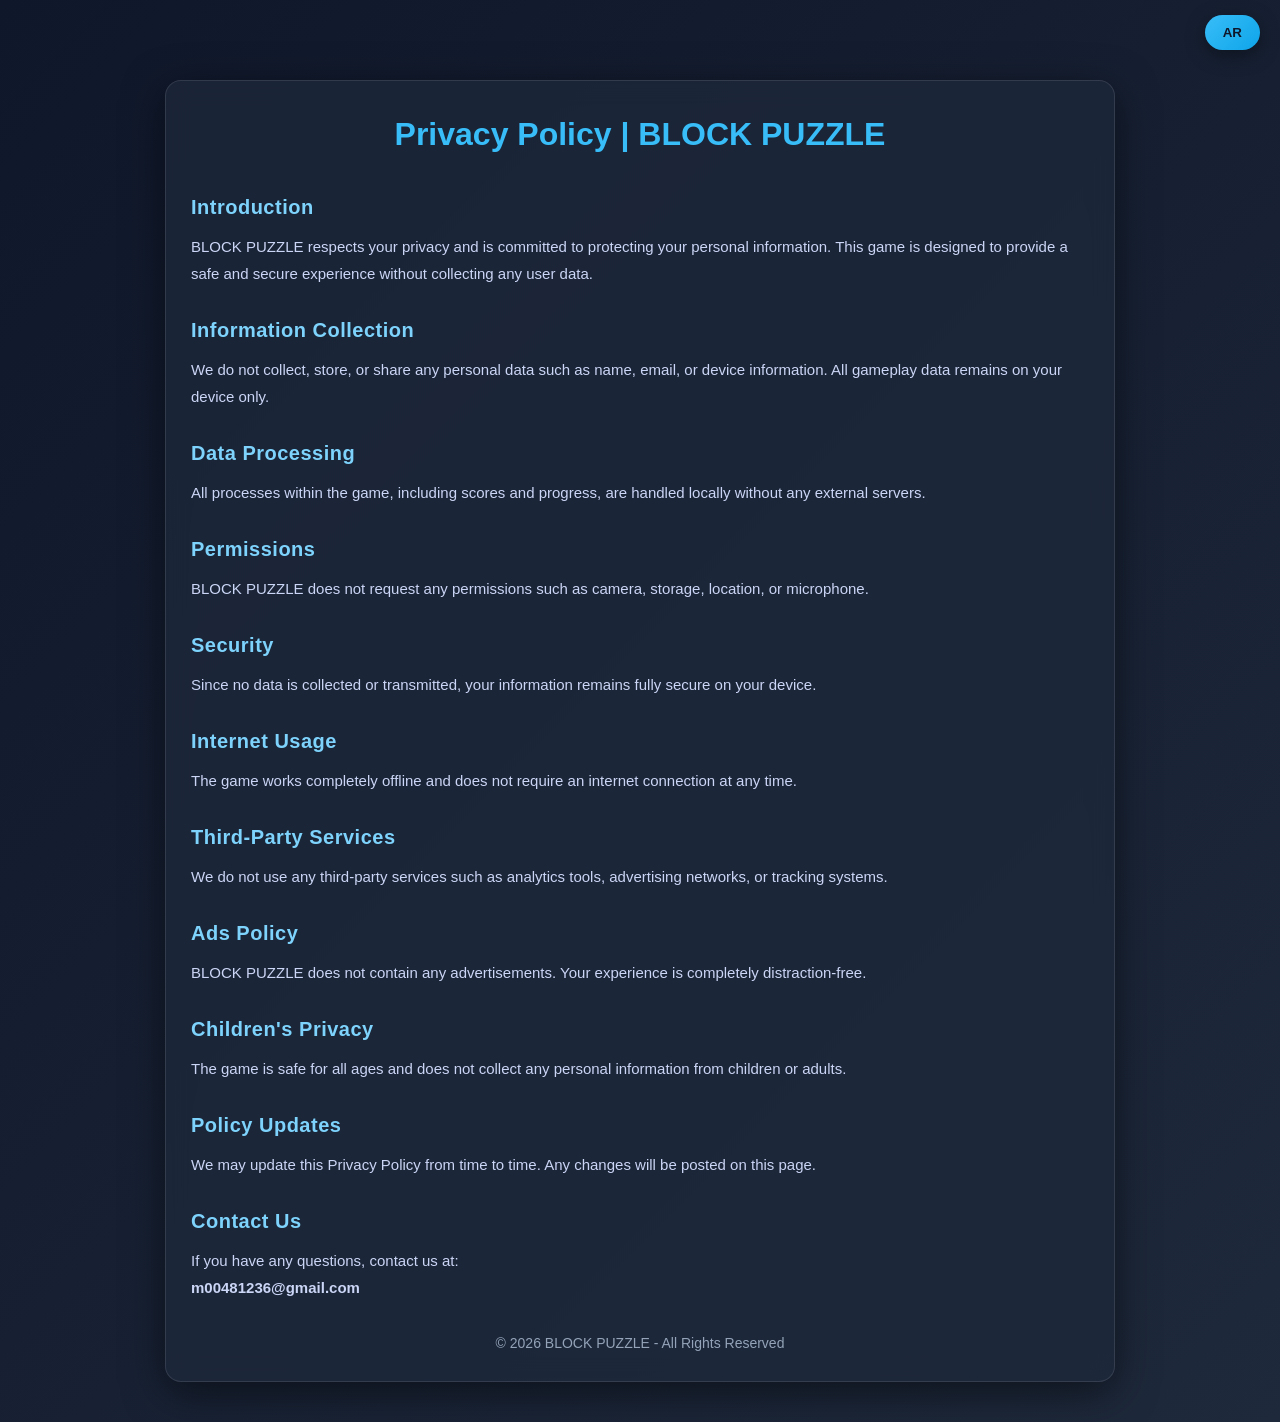
==== index.html @ 118b9a7f "Add files via upload" ====
<!DOCTYPE html>
<html lang="en">
<head>
<meta charset="UTF-8">
<meta name="viewport" content="width=device-width, initial-scale=1.0">
<title>Privacy Policy | BLOCK PUZZLE</title>

<style>
* {
    margin: 0;
    padding: 0;
    box-sizing: border-box;
    font-family: "Segoe UI", Tahoma, sans-serif;
}

body {
    background: linear-gradient(135deg, #0f172a, #1e293b);
    color: #e2e8f0;
    line-height: 1.8;
    min-height: 100vh;
}

/* زر الترجمة الاحترافي */
.lang-btn { 
    position: fixed; 
    top: 15px; 
    right: 20px; 
    background: linear-gradient(135deg, #38bdf8, #0ea5e9); 
    color: #0f172a; 
    border: none; 
    padding: 10px 18px; 
    border-radius: 50px; 
    font-weight: bold; 
    cursor: pointer; 
    z-index: 999; 
    box-shadow: 0 5px 20px rgba(0,0,0,0.4); 
    transition: 0.3s; 
} 

.lang-btn:hover { 
    transform: scale(1.08); 
    box-shadow: 0 8px 25px rgba(0,0,0,0.6); 
}

/* الحاوية بتأثير الـ Blur الحقيقي */
.container {
    max-width: 950px;
    margin: 80px auto 40px;
    padding: 25px;
    background: rgba(30, 41, 59, 0.75); /* خففت الخلفية شوية عشان الـ Blur يبان */
    backdrop-filter: blur(12px); 
    -webkit-backdrop-filter: blur(12px);
    border-radius: 16px;
    border: 1px solid rgba(255, 255, 255, 0.1);
    box-shadow: 0 10px 40px rgba(0,0,0,0.5);
}

h1 {
    text-align: center;
    margin-bottom: 25px;
    font-size: 32px;
    color: #38bdf8;
}

.section {
    margin-bottom: 25px;
}

h2 {
    color: #7dd3fc;
    margin-bottom: 8px;
    font-size: 20px;
    letter-spacing: 0.5px;
}

p {
    color: #cbd5f5;
    font-size: 15px;
}

.footer {
    text-align: center;
    margin-top: 30px;
    font-size: 14px;
    color: #94a3b8;
}

[dir="rtl"] {
    text-align: right;
}

/* تحسين زر الترجمة للموبايل */
@media (max-width: 480px) { 
    .lang-btn { 
        top: 10px; 
        right: 10px; 
        padding: 8px 14px; 
        font-size: 13px; 
    } 
    .container {
        margin: 60px 15px 30px;
        padding: 18px;
    }
}
</style>
</head>

<body>

<button class="lang-btn" onclick="toggleLang()" id="btn">AR</button>

<div class="container">
    <h1 id="title">Privacy Policy | BLOCK PUZZLE</h1>

    <div id="sections-container">
        <div class="section">
            <h2 id="h1">Introduction</h2>
            <p id="p1">BLOCK PUZZLE respects your privacy and is committed to protecting your personal information. This game is designed to provide a safe and secure experience without collecting any user data.</p>
        </div>
        <div class="section">
            <h2 id="h2">Information Collection</h2>
            <p id="p2">We do not collect, store, or share any personal data such as name, email, or device information. All gameplay data remains on your device only.</p>
        </div>
        <div class="section">
            <h2 id="h3">Data Processing</h2>
            <p id="p3">All processes within the game, including scores and progress, are handled locally without any external servers.</p>
        </div>
        <div class="section">
            <h2 id="h4">Permissions</h2>
            <p id="p4">BLOCK PUZZLE does not request any permissions such as camera, storage, location, or microphone.</p>
        </div>
        <div class="section">
            <h2 id="h11">Security</h2> 
            <p id="p11">Since no data is collected or transmitted, your information remains fully secure on your device. </p> 
        </div>
        <div class="section">
            <h2 id="h5">Internet Usage</h2>
            <p id="p5">The game works completely offline and does not require an internet connection at any time.</p>
        </div>
        <div class="section">
            <h2 id="h6">Third-Party Services</h2>
            <p id="p6">We do not use any third-party services such as analytics tools, advertising networks, or tracking systems.</p>
        </div>
        <div class="section">
            <h2 id="h7">Ads Policy</h2>
            <p id="p7">BLOCK PUZZLE does not contain any advertisements. Your experience is completely distraction-free.</p>
        </div>
        <div class="section">
            <h2 id="h8">Children's Privacy</h2>
            <p id="p8">The game is safe for all ages and does not collect any personal information from children or adults.</p>
        </div>
        <div class="section"> 
            <h2 id="h10">Policy Updates</h2> 
            <p id="p10">We may update this Privacy Policy from time to time. Any changes will be posted on this page. </p> 
        </div> 
        <div class="section">
            <h2 id="h9">Contact Us</h2>
            <p id="p9">If you have any questions, contact us at:<br><b>m00481236@gmail.com</b></p>
        </div>
    </div>

    <div class="footer" id="footer">
        © 2026 BLOCK PUZZLE - All Rights Reserved
    </div>
</div>

<script>
let isArabic = false;

function toggleLang() {
    isArabic = !isArabic;
    const btn = document.getElementById("btn");
    const body = document.body;

    if (isArabic) {
        body.dir = "rtl";
        btn.innerText = "EN";
        document.getElementById("title").innerText = "سياسة الخصوصية | BLOCK PUZZLE";
        document.getElementById("h1").innerText = "المقدمة";
        document.getElementById("p1").innerText = "تحترم لعبة BLOCK PUZZLE خصوصيتك وتلتزم بحماية معلوماتك الشخصية. تم تصميم هذه اللعبة لتوفير تجربة آمنة دون جمع أي بيانات مستخدم.";
        document.getElementById("h2").innerText = "جمع المعلومات";
        document.getElementById("p2").innerText = "نحن لا نجمع أو نخزن أو نشارك أي بيانات شخصية مثل الاسم أو البريد الإلكتروني أو معلومات الجهاز. جميع بيانات اللعب تبقى على جهازك فقط.";
        document.getElementById("h3").innerText = "معالجة البيانات";
        document.getElementById("p3").innerText = "تتم جميع العمليات داخل اللعبة، بما في ذلك النتائج والتقدم، محلياً دون الحاجة إلى أي خوادم خارجية.";
        document.getElementById("h4").innerText = "الأذونات";
        document.getElementById("p4").innerText = "لا تطلب لعبة BLOCK PUZZLE أي أذونات وصول مثل الكاميرا أو التخزين أو الموقع أو الميكروفون.";
        document.getElementById("h11").innerText = "الأمان"; 
        document.getElementById("p11").innerText = "بما أنه لا يتم جمع أو إرسال بيانات، فإن معلوماتك تظل آمنة بالكامل على جهازك.";
        document.getElementById("h5").innerText = "استخدام الإنترنت";
        document.getElementById("p5").innerText = "تعمل اللعبة بالكامل بدون اتصال بالإنترنت ولا تتطلب الاتصال بالشبكة في أي وقت.";
        document.getElementById("h6").innerText = "خدمات الطرف الثالث";
        document.getElementById("p6").innerText = "نحن لا نستخدم أي خدمات تابعة لجهات خارجية مثل أدوات التحليل أو شبكات الإعلان أو أنظمة التتبع.";
        document.getElementById("h7").innerText = "سياسة الإعلانات";
        document.getElementById("p7").innerText = "لا تحتوي لعبة BLOCK PUZZLE على أي إعلانات. تجربتك خالية تماماً من أي مصادر تشتيت.";
        document.getElementById("h8").innerText = "خصوصية الأطفال";
        document.getElementById("p8").innerText = "اللعبة آمنة لجميع الأعمار ولا تجمع أي معلومات شخصية من الأطفال أو البالغين.";
        document.getElementById("h10").innerText = "تحديثات السياسة"; 
        document.getElementById("p10").innerText = "قد نقوم بتحديث سياسة الخصوصية من وقت لآخر وسيتم نشر التغييرات هنا.";
        document.getElementById("h9").innerText = "تواصل معنا";
        document.getElementById("p9").innerHTML = "إذا كان لديك أي أسئلة، تواصل معنا عبر:<br><b>m00481236@gmail.com</b>";
        document.getElementById("footer").innerText = "© 2026 BLOCK PUZZLE - جميع الحقوق محفوظة";
    } else {
        body.dir = "ltr";
        btn.innerText = "AR";
        document.getElementById("title").innerText = "Privacy Policy | BLOCK PUZZLE";
        document.getElementById("h1").innerText = "Introduction";
        document.getElementById("p1").innerText = "BLOCK PUZZLE respects your privacy and is committed to protecting your personal information. This game is designed to provide a safe and secure experience without collecting any user data.";
        document.getElementById("h2").innerText = "Information Collection";
        document.getElementById("p2").innerText = "We do not collect, store, or share any personal data such as name, email, or device information. All gameplay data remains on your device only.";
        document.getElementById("h3").innerText = "Data Processing";
        document.getElementById("p3").innerText = "All processes within the game, including scores and progress, are handled locally without any external servers.";
        document.getElementById("h4").innerText = "Permissions";
        document.getElementById("p4").innerText = "BLOCK PUZZLE does not request any permissions such as camera, storage, location, or microphone.";
        document.getElementById("h11").innerText = "Security"; 
        document.getElementById("p11").innerText = "Since no data is collected or transmitted, your information remains fully secure on your device.";
        document.getElementById("h5").innerText = "Internet Usage";
        document.getElementById("p5").innerText = "The game works completely offline and does not require an internet connection at any time.";
        document.getElementById("h6").innerText = "Third-Party Services";
        document.getElementById("p6").innerText = "We do not use any third-party services such as analytics tools, advertising networks, or tracking systems.";
        document.getElementById("h7").innerText = "Ads Policy";
        document.getElementById("p7").innerText = "BLOCK PUZZLE does not contain any advertisements. Your experience is completely distraction-free.";
        document.getElementById("h8").innerText = "Children's Privacy";
        document.getElementById("p8").innerText = "The game is safe for all ages and does not collect any personal information from children or adults.";
        document.getElementById("h10").innerText = "Policy Updates"; 
        document.getElementById("p10").innerText = "We may update this Privacy Policy from time to time. Any changes will be posted on this page.";
        document.getElementById("h9").innerText = "Contact Us";
        document.getElementById("p9").innerHTML = "If you have any questions, contact us at:<br><b>m00481236@gmail.com</b>";
        document.getElementById("footer").innerText = "© 2026 BLOCK PUZZLE - All Rights Reserved";
    }
}
</script>

</body>
</html>
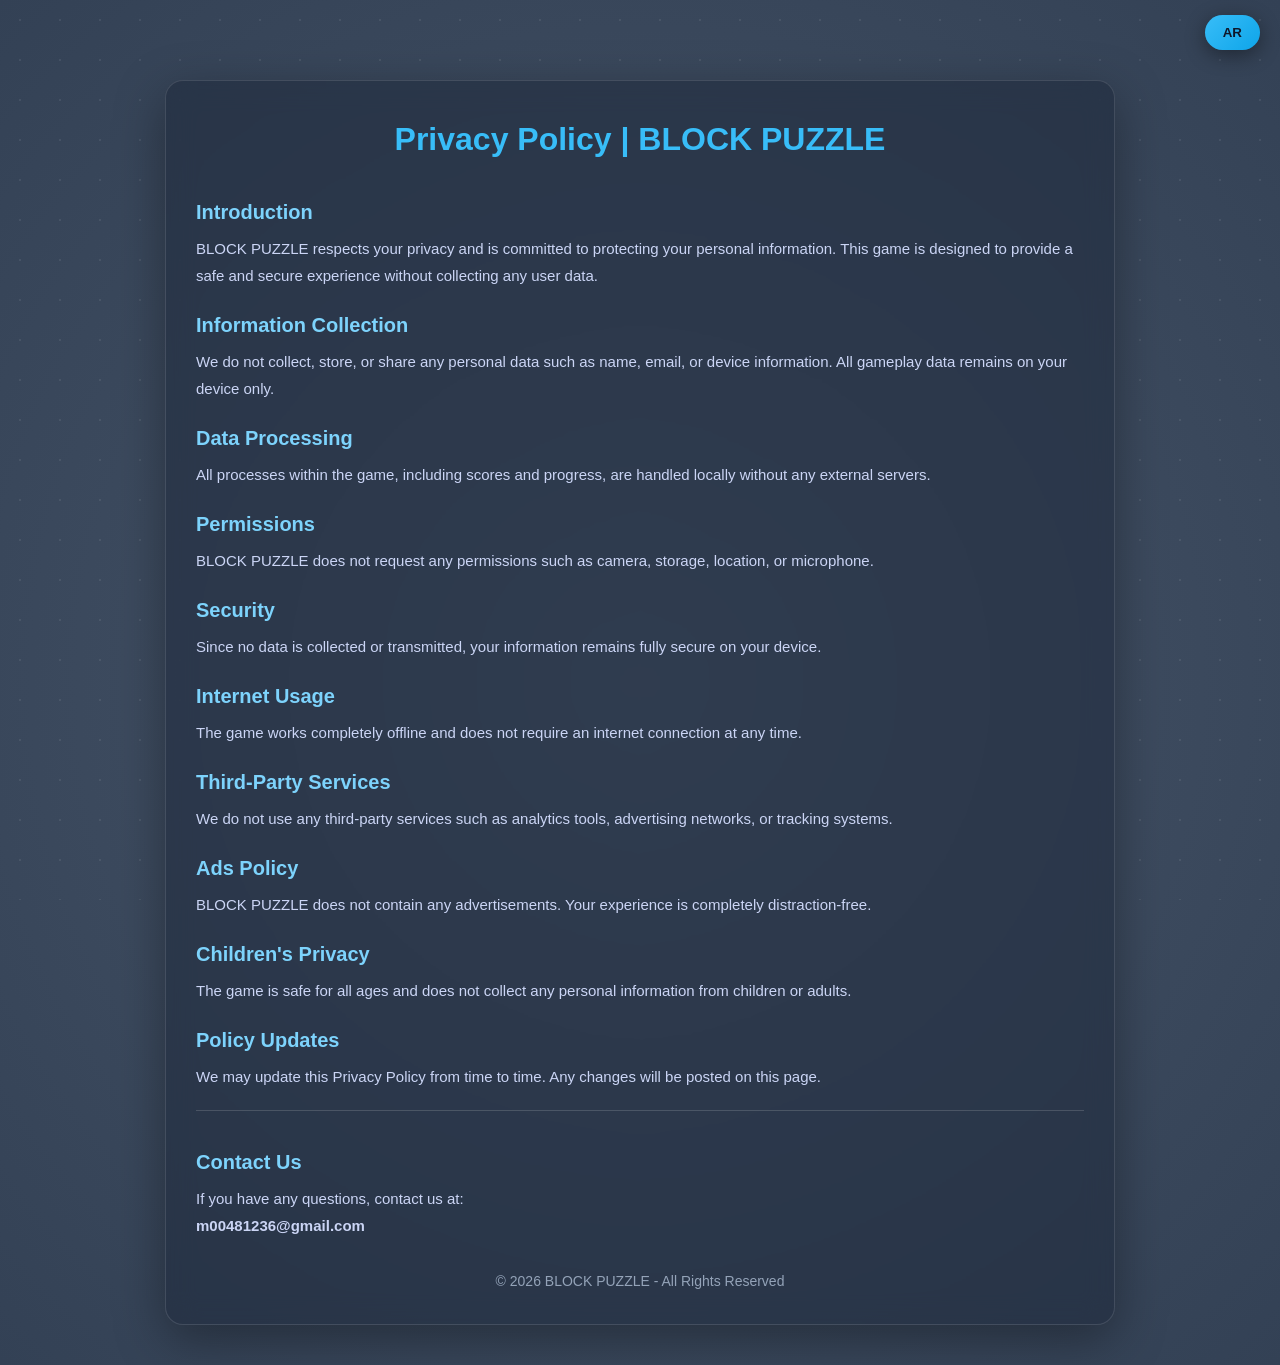
==== commit dd3fe2d3: "Update index.html" ====
--- a/index.html
+++ b/index.html
@@ -6,6 +6,13 @@
 <title>Privacy Policy | BLOCK PUZZLE</title>
 
 <style>
+:root {
+    --active: #3B82F6;
+    --done: #4ADE80;
+    --text-main: #F8FAFC;
+}
+
+/* reset */
 * {
     margin: 0;
     padding: 0;
@@ -14,68 +21,93 @@
 }
 
 body {
-    background: linear-gradient(135deg, #0f172a, #1e293b);
+    min-height: 100vh;
     color: #e2e8f0;
     line-height: 1.8;
-    min-height: 100vh;
-}
-
-/* زر الترجمة الاحترافي */
-.lang-btn { 
-    position: fixed; 
-    top: 15px; 
-    right: 20px; 
-    background: linear-gradient(135deg, #38bdf8, #0ea5e9); 
-    color: #0f172a; 
-    border: none; 
-    padding: 10px 18px; 
-    border-radius: 50px; 
-    font-weight: bold; 
-    cursor: pointer; 
-    z-index: 999; 
-    box-shadow: 0 5px 20px rgba(0,0,0,0.4); 
-    transition: 0.3s; 
-} 
-
-.lang-btn:hover { 
-    transform: scale(1.08); 
-    box-shadow: 0 8px 25px rgba(0,0,0,0.6); 
-}
-
-/* الحاوية بتأثير الـ Blur الحقيقي */
+    background: radial-gradient(circle at center,#475569 0%,#334155 100%);
+    position: relative;
+    overflow-x: hidden;
+}
+
+/* dots */
+body::after {
+    content: "";
+    position: fixed;
+    inset: 0;
+    background-image: radial-gradient(rgba(255,255,255,0.08) 1px, transparent 1px);
+    background-size: 40px 40px;
+    animation: moveBG 25s linear infinite;
+    z-index: 0;
+    pointer-events: none;
+}
+
+@keyframes moveBG {
+    from { transform: translateY(0); }
+    to { transform: translateY(-40px); }
+}
+
+/* 🔥 شفافية أقل + لون أغمق شوية (زي الواجهة بتاعتك) */
 .container {
+    position: relative;
+    z-index: 2;
     max-width: 950px;
     margin: 80px auto 40px;
-    padding: 25px;
-    background: rgba(30, 41, 59, 0.75); /* خففت الخلفية شوية عشان الـ Blur يبان */
-    backdrop-filter: blur(12px); 
-    -webkit-backdrop-filter: blur(12px);
-    border-radius: 16px;
-    border: 1px solid rgba(255, 255, 255, 0.1);
-    box-shadow: 0 10px 40px rgba(0,0,0,0.5);
-}
-
+    padding: 30px;
+
+    background: rgba(30, 41, 59, 0.55); /* أقل شفافية من قبل */
+    backdrop-filter: blur(14px);
+    -webkit-backdrop-filter: blur(14px);
+
+    border-radius: 18px;
+    border: 1px solid rgba(255,255,255,0.12);
+    box-shadow: 0 15px 50px rgba(0,0,0,0.35);
+}
+
+/* زر الترجمة */
+.lang-btn {
+    position: fixed;
+    top: 15px;
+    right: 20px;
+    background: linear-gradient(135deg, #38bdf8, #0ea5e9);
+    color: #0f172a;
+    border: none;
+    padding: 10px 18px;
+    border-radius: 50px;
+    font-weight: bold;
+    cursor: pointer;
+    z-index: 999;
+    box-shadow: 0 5px 20px rgba(0,0,0,0.4);
+    transition: 0.3s;
+}
+
+.lang-btn:hover {
+    transform: scale(1.08);
+}
+
+/* 🔥 رجعنا ألوان النص الأصلية (مش أبيض صافي) */
 h1 {
     text-align: center;
-    margin-bottom: 25px;
     font-size: 32px;
     color: #38bdf8;
-}
-
-.section {
     margin-bottom: 25px;
 }
 
 h2 {
     color: #7dd3fc;
-    margin-bottom: 8px;
+    margin-top: 18px;
     font-size: 20px;
-    letter-spacing: 0.5px;
 }
 
 p {
-    color: #cbd5f5;
+    color: #cbd5f5; /* نفس اللون اللي كان عندك */
     font-size: 15px;
+    margin-top: 5px;
+}
+
+.contact {
+    margin-top: 20px;
+    padding-top: 15px;
+    border-top: 1px solid rgba(255,255,255,0.15);
 }
 
 .footer {
@@ -85,22 +117,23 @@
     color: #94a3b8;
 }
 
+/* RTL */
 [dir="rtl"] {
     text-align: right;
 }
 
-/* تحسين زر الترجمة للموبايل */
-@media (max-width: 480px) { 
-    .lang-btn { 
-        top: 10px; 
-        right: 10px; 
-        padding: 8px 14px; 
-        font-size: 13px; 
-    } 
+/* mobile */
+@media (max-width: 480px) {
     .container {
         margin: 60px 15px 30px;
         padding: 18px;
     }
+    .lang-btn {
+        top: 10px;
+        right: 10px;
+        padding: 8px 14px;
+        font-size: 13px;
+    }
 }
 </style>
 </head>
@@ -110,58 +143,48 @@
 <button class="lang-btn" onclick="toggleLang()" id="btn">AR</button>
 
 <div class="container">
-    <h1 id="title">Privacy Policy | BLOCK PUZZLE</h1>
-
-    <div id="sections-container">
-        <div class="section">
-            <h2 id="h1">Introduction</h2>
-            <p id="p1">BLOCK PUZZLE respects your privacy and is committed to protecting your personal information. This game is designed to provide a safe and secure experience without collecting any user data.</p>
-        </div>
-        <div class="section">
-            <h2 id="h2">Information Collection</h2>
-            <p id="p2">We do not collect, store, or share any personal data such as name, email, or device information. All gameplay data remains on your device only.</p>
-        </div>
-        <div class="section">
-            <h2 id="h3">Data Processing</h2>
-            <p id="p3">All processes within the game, including scores and progress, are handled locally without any external servers.</p>
-        </div>
-        <div class="section">
-            <h2 id="h4">Permissions</h2>
-            <p id="p4">BLOCK PUZZLE does not request any permissions such as camera, storage, location, or microphone.</p>
-        </div>
-        <div class="section">
-            <h2 id="h11">Security</h2> 
-            <p id="p11">Since no data is collected or transmitted, your information remains fully secure on your device. </p> 
-        </div>
-        <div class="section">
-            <h2 id="h5">Internet Usage</h2>
-            <p id="p5">The game works completely offline and does not require an internet connection at any time.</p>
-        </div>
-        <div class="section">
-            <h2 id="h6">Third-Party Services</h2>
-            <p id="p6">We do not use any third-party services such as analytics tools, advertising networks, or tracking systems.</p>
-        </div>
-        <div class="section">
-            <h2 id="h7">Ads Policy</h2>
-            <p id="p7">BLOCK PUZZLE does not contain any advertisements. Your experience is completely distraction-free.</p>
-        </div>
-        <div class="section">
-            <h2 id="h8">Children's Privacy</h2>
-            <p id="p8">The game is safe for all ages and does not collect any personal information from children or adults.</p>
-        </div>
-        <div class="section"> 
-            <h2 id="h10">Policy Updates</h2> 
-            <p id="p10">We may update this Privacy Policy from time to time. Any changes will be posted on this page. </p> 
-        </div> 
-        <div class="section">
-            <h2 id="h9">Contact Us</h2>
-            <p id="p9">If you have any questions, contact us at:<br><b>m00481236@gmail.com</b></p>
-        </div>
-    </div>
-
-    <div class="footer" id="footer">
-        © 2026 BLOCK PUZZLE - All Rights Reserved
-    </div>
+
+<h1 id="title">Privacy Policy | BLOCK PUZZLE</h1>
+
+<h2 id="h1">Introduction</h2>
+<p id="p1">BLOCK PUZZLE respects your privacy and is committed to protecting your personal information. This game is designed to provide a safe and secure experience without collecting any user data.</p>
+
+<h2 id="h2">Information Collection</h2>
+<p id="p2">We do not collect, store, or share any personal data such as name, email, or device information. All gameplay data remains on your device only.</p>
+
+<h2 id="h3">Data Processing</h2>
+<p id="p3">All processes within the game, including scores and progress, are handled locally without any external servers.</p>
+
+<h2 id="h4">Permissions</h2>
+<p id="p4">BLOCK PUZZLE does not request any permissions such as camera, storage, location, or microphone.</p>
+
+<h2 id="h11">Security</h2>
+<p id="p11">Since no data is collected or transmitted, your information remains fully secure on your device.</p>
+
+<h2 id="h5">Internet Usage</h2>
+<p id="p5">The game works completely offline and does not require an internet connection at any time.</p>
+
+<h2 id="h6">Third-Party Services</h2>
+<p id="p6">We do not use any third-party services such as analytics tools, advertising networks, or tracking systems.</p>
+
+<h2 id="h7">Ads Policy</h2>
+<p id="p7">BLOCK PUZZLE does not contain any advertisements. Your experience is completely distraction-free.</p>
+
+<h2 id="h8">Children's Privacy</h2>
+<p id="p8">The game is safe for all ages and does not collect any personal information from children or adults.</p>
+
+<h2 id="h10">Policy Updates</h2>
+<p id="p10">We may update this Privacy Policy from time to time. Any changes will be posted on this page.</p>
+
+<div class="contact">
+<h2 id="h9">Contact Us</h2>
+<p id="p9">If you have any questions, contact us at:<br><b>m00481236@gmail.com</b></p>
+</div>
+
+<div class="footer" id="footer">
+© 2026 BLOCK PUZZLE - All Rights Reserved
+</div>
+
 </div>
 
 <script>
@@ -175,57 +198,45 @@
     if (isArabic) {
         body.dir = "rtl";
         btn.innerText = "EN";
+
         document.getElementById("title").innerText = "سياسة الخصوصية | BLOCK PUZZLE";
         document.getElementById("h1").innerText = "المقدمة";
         document.getElementById("p1").innerText = "تحترم لعبة BLOCK PUZZLE خصوصيتك وتلتزم بحماية معلوماتك الشخصية. تم تصميم هذه اللعبة لتوفير تجربة آمنة دون جمع أي بيانات مستخدم.";
+
         document.getElementById("h2").innerText = "جمع المعلومات";
         document.getElementById("p2").innerText = "نحن لا نجمع أو نخزن أو نشارك أي بيانات شخصية مثل الاسم أو البريد الإلكتروني أو معلومات الجهاز. جميع بيانات اللعب تبقى على جهازك فقط.";
+
         document.getElementById("h3").innerText = "معالجة البيانات";
         document.getElementById("p3").innerText = "تتم جميع العمليات داخل اللعبة، بما في ذلك النتائج والتقدم، محلياً دون الحاجة إلى أي خوادم خارجية.";
+
         document.getElementById("h4").innerText = "الأذونات";
         document.getElementById("p4").innerText = "لا تطلب لعبة BLOCK PUZZLE أي أذونات وصول مثل الكاميرا أو التخزين أو الموقع أو الميكروفون.";
-        document.getElementById("h11").innerText = "الأمان"; 
+
+        document.getElementById("h11").innerText = "الأمان";
         document.getElementById("p11").innerText = "بما أنه لا يتم جمع أو إرسال بيانات، فإن معلوماتك تظل آمنة بالكامل على جهازك.";
+
         document.getElementById("h5").innerText = "استخدام الإنترنت";
         document.getElementById("p5").innerText = "تعمل اللعبة بالكامل بدون اتصال بالإنترنت ولا تتطلب الاتصال بالشبكة في أي وقت.";
+
         document.getElementById("h6").innerText = "خدمات الطرف الثالث";
         document.getElementById("p6").innerText = "نحن لا نستخدم أي خدمات تابعة لجهات خارجية مثل أدوات التحليل أو شبكات الإعلان أو أنظمة التتبع.";
+
         document.getElementById("h7").innerText = "سياسة الإعلانات";
         document.getElementById("p7").innerText = "لا تحتوي لعبة BLOCK PUZZLE على أي إعلانات. تجربتك خالية تماماً من أي مصادر تشتيت.";
+
         document.getElementById("h8").innerText = "خصوصية الأطفال";
         document.getElementById("p8").innerText = "اللعبة آمنة لجميع الأعمار ولا تجمع أي معلومات شخصية من الأطفال أو البالغين.";
-        document.getElementById("h10").innerText = "تحديثات السياسة"; 
+
+        document.getElementById("h10").innerText = "تحديثات السياسة";
         document.getElementById("p10").innerText = "قد نقوم بتحديث سياسة الخصوصية من وقت لآخر وسيتم نشر التغييرات هنا.";
+
         document.getElementById("h9").innerText = "تواصل معنا";
         document.getElementById("p9").innerHTML = "إذا كان لديك أي أسئلة، تواصل معنا عبر:<br><b>m00481236@gmail.com</b>";
+
         document.getElementById("footer").innerText = "© 2026 BLOCK PUZZLE - جميع الحقوق محفوظة";
+
     } else {
-        body.dir = "ltr";
-        btn.innerText = "AR";
-        document.getElementById("title").innerText = "Privacy Policy | BLOCK PUZZLE";
-        document.getElementById("h1").innerText = "Introduction";
-        document.getElementById("p1").innerText = "BLOCK PUZZLE respects your privacy and is committed to protecting your personal information. This game is designed to provide a safe and secure experience without collecting any user data.";
-        document.getElementById("h2").innerText = "Information Collection";
-        document.getElementById("p2").innerText = "We do not collect, store, or share any personal data such as name, email, or device information. All gameplay data remains on your device only.";
-        document.getElementById("h3").innerText = "Data Processing";
-        document.getElementById("p3").innerText = "All processes within the game, including scores and progress, are handled locally without any external servers.";
-        document.getElementById("h4").innerText = "Permissions";
-        document.getElementById("p4").innerText = "BLOCK PUZZLE does not request any permissions such as camera, storage, location, or microphone.";
-        document.getElementById("h11").innerText = "Security"; 
-        document.getElementById("p11").innerText = "Since no data is collected or transmitted, your information remains fully secure on your device.";
-        document.getElementById("h5").innerText = "Internet Usage";
-        document.getElementById("p5").innerText = "The game works completely offline and does not require an internet connection at any time.";
-        document.getElementById("h6").innerText = "Third-Party Services";
-        document.getElementById("p6").innerText = "We do not use any third-party services such as analytics tools, advertising networks, or tracking systems.";
-        document.getElementById("h7").innerText = "Ads Policy";
-        document.getElementById("p7").innerText = "BLOCK PUZZLE does not contain any advertisements. Your experience is completely distraction-free.";
-        document.getElementById("h8").innerText = "Children's Privacy";
-        document.getElementById("p8").innerText = "The game is safe for all ages and does not collect any personal information from children or adults.";
-        document.getElementById("h10").innerText = "Policy Updates"; 
-        document.getElementById("p10").innerText = "We may update this Privacy Policy from time to time. Any changes will be posted on this page.";
-        document.getElementById("h9").innerText = "Contact Us";
-        document.getElementById("p9").innerHTML = "If you have any questions, contact us at:<br><b>m00481236@gmail.com</b>";
-        document.getElementById("footer").innerText = "© 2026 BLOCK PUZZLE - All Rights Reserved";
+        location.reload();
     }
 }
 </script>
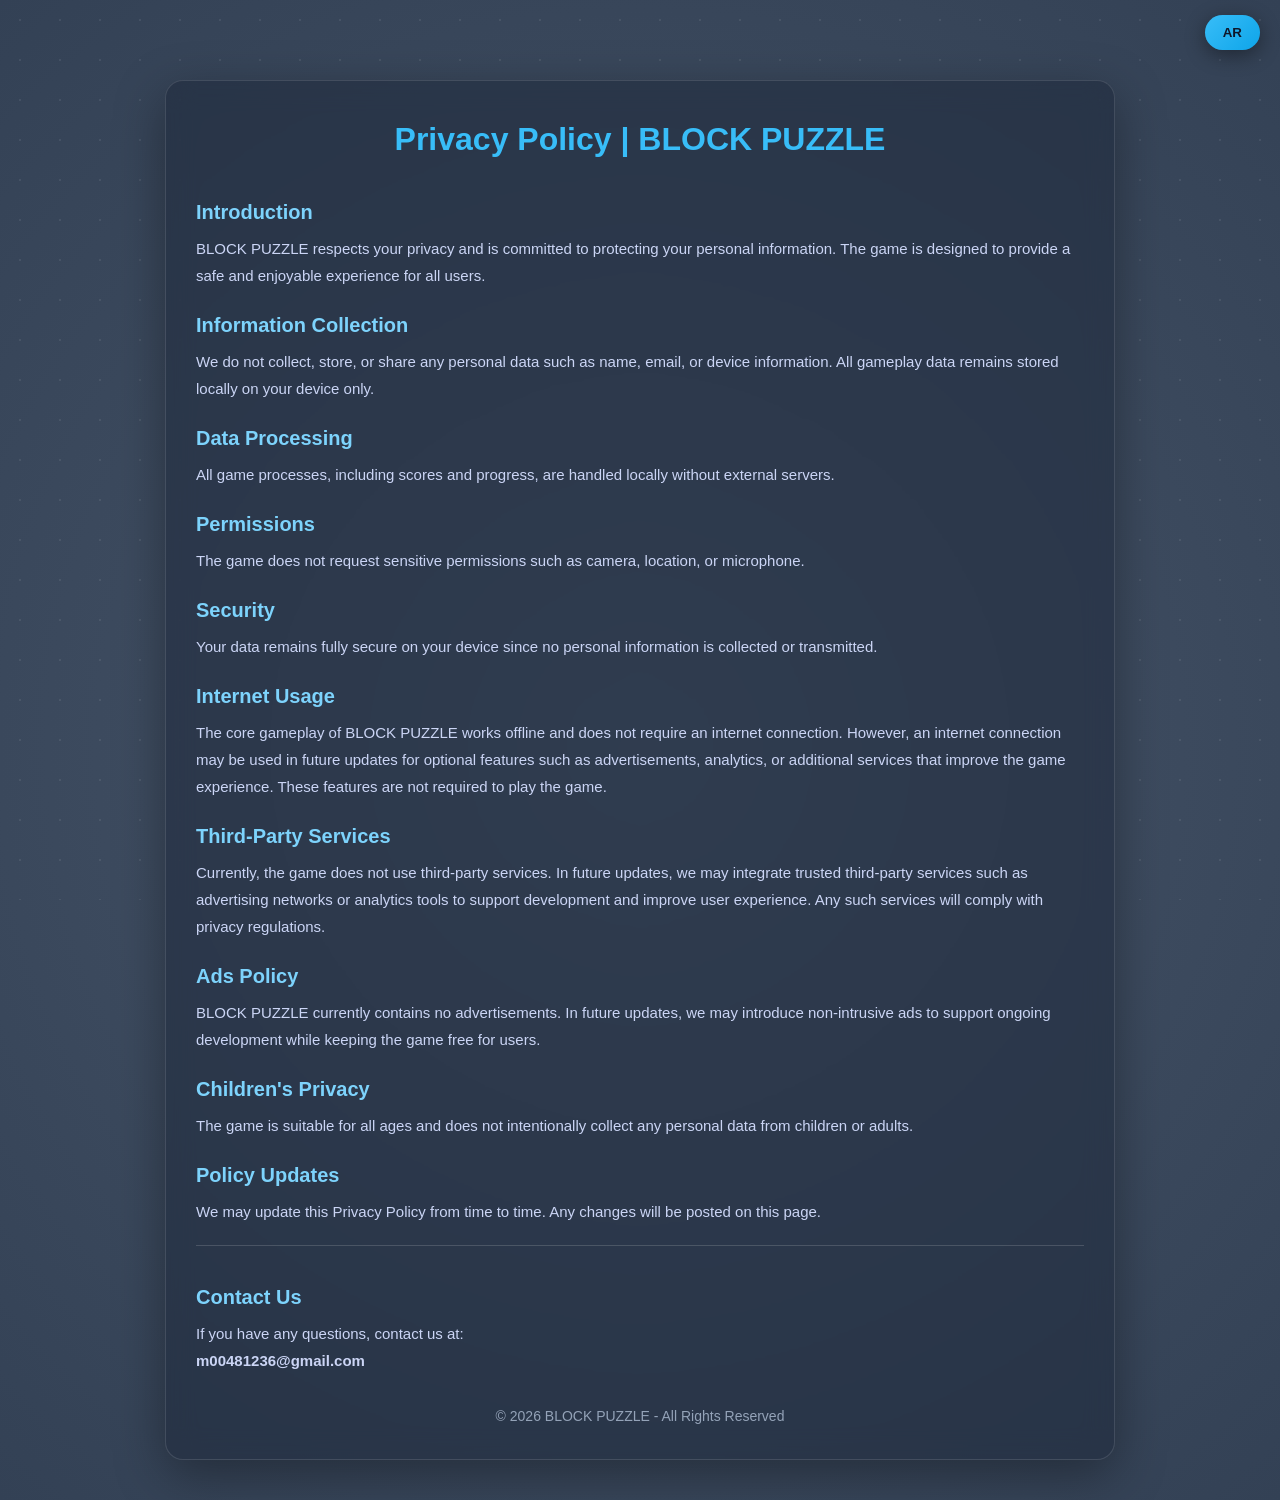
==== commit 9f67ca6e: "Update index.html" ====
--- a/index.html
+++ b/index.html
@@ -12,7 +12,6 @@
     --text-main: #F8FAFC;
 }
 
-/* reset */
 * {
     margin: 0;
     padding: 0;
@@ -29,7 +28,6 @@
     overflow-x: hidden;
 }
 
-/* dots */
 body::after {
     content: "";
     position: fixed;
@@ -46,7 +44,6 @@
     to { transform: translateY(-40px); }
 }
 
-/* 🔥 شفافية أقل + لون أغمق شوية (زي الواجهة بتاعتك) */
 .container {
     position: relative;
     z-index: 2;
@@ -54,7 +51,7 @@
     margin: 80px auto 40px;
     padding: 30px;
 
-    background: rgba(30, 41, 59, 0.55); /* أقل شفافية من قبل */
+    background: rgba(30, 41, 59, 0.55);
     backdrop-filter: blur(14px);
     -webkit-backdrop-filter: blur(14px);
 
@@ -63,7 +60,6 @@
     box-shadow: 0 15px 50px rgba(0,0,0,0.35);
 }
 
-/* زر الترجمة */
 .lang-btn {
     position: fixed;
     top: 15px;
@@ -84,7 +80,6 @@
     transform: scale(1.08);
 }
 
-/* 🔥 رجعنا ألوان النص الأصلية (مش أبيض صافي) */
 h1 {
     text-align: center;
     font-size: 32px;
@@ -99,7 +94,7 @@
 }
 
 p {
-    color: #cbd5f5; /* نفس اللون اللي كان عندك */
+    color: #cbd5f5;
     font-size: 15px;
     margin-top: 5px;
 }
@@ -117,12 +112,10 @@
     color: #94a3b8;
 }
 
-/* RTL */
 [dir="rtl"] {
     text-align: right;
 }
 
-/* mobile */
 @media (max-width: 480px) {
     .container {
         margin: 60px 15px 30px;
@@ -147,31 +140,31 @@
 <h1 id="title">Privacy Policy | BLOCK PUZZLE</h1>
 
 <h2 id="h1">Introduction</h2>
-<p id="p1">BLOCK PUZZLE respects your privacy and is committed to protecting your personal information. This game is designed to provide a safe and secure experience without collecting any user data.</p>
+<p id="p1">BLOCK PUZZLE respects your privacy and is committed to protecting your personal information. The game is designed to provide a safe and enjoyable experience for all users.</p>
 
 <h2 id="h2">Information Collection</h2>
-<p id="p2">We do not collect, store, or share any personal data such as name, email, or device information. All gameplay data remains on your device only.</p>
+<p id="p2">We do not collect, store, or share any personal data such as name, email, or device information. All gameplay data remains stored locally on your device only.</p>
 
 <h2 id="h3">Data Processing</h2>
-<p id="p3">All processes within the game, including scores and progress, are handled locally without any external servers.</p>
+<p id="p3">All game processes, including scores and progress, are handled locally without external servers.</p>
 
 <h2 id="h4">Permissions</h2>
-<p id="p4">BLOCK PUZZLE does not request any permissions such as camera, storage, location, or microphone.</p>
+<p id="p4">The game does not request sensitive permissions such as camera, location, or microphone.</p>
 
 <h2 id="h11">Security</h2>
-<p id="p11">Since no data is collected or transmitted, your information remains fully secure on your device.</p>
+<p id="p11">Your data remains fully secure on your device since no personal information is collected or transmitted.</p>
 
 <h2 id="h5">Internet Usage</h2>
-<p id="p5">The game works completely offline and does not require an internet connection at any time.</p>
+<p id="p5">The core gameplay of BLOCK PUZZLE works offline and does not require an internet connection. However, an internet connection may be used in future updates for optional features such as advertisements, analytics, or additional services that improve the game experience. These features are not required to play the game.</p>
 
 <h2 id="h6">Third-Party Services</h2>
-<p id="p6">We do not use any third-party services such as analytics tools, advertising networks, or tracking systems.</p>
+<p id="p6">Currently, the game does not use third-party services. In future updates, we may integrate trusted third-party services such as advertising networks or analytics tools to support development and improve user experience. Any such services will comply with privacy regulations.</p>
 
 <h2 id="h7">Ads Policy</h2>
-<p id="p7">BLOCK PUZZLE does not contain any advertisements. Your experience is completely distraction-free.</p>
+<p id="p7">BLOCK PUZZLE currently contains no advertisements. In future updates, we may introduce non-intrusive ads to support ongoing development while keeping the game free for users.</p>
 
 <h2 id="h8">Children's Privacy</h2>
-<p id="p8">The game is safe for all ages and does not collect any personal information from children or adults.</p>
+<p id="p8">The game is suitable for all ages and does not intentionally collect any personal data from children or adults.</p>
 
 <h2 id="h10">Policy Updates</h2>
 <p id="p10">We may update this Privacy Policy from time to time. Any changes will be posted on this page.</p>
@@ -201,40 +194,39 @@
 
         document.getElementById("title").innerText = "سياسة الخصوصية | BLOCK PUZZLE";
         document.getElementById("h1").innerText = "المقدمة";
-        document.getElementById("p1").innerText = "تحترم لعبة BLOCK PUZZLE خصوصيتك وتلتزم بحماية معلوماتك الشخصية. تم تصميم هذه اللعبة لتوفير تجربة آمنة دون جمع أي بيانات مستخدم.";
+        document.getElementById("p1").innerText = "تحترم لعبة BLOCK PUZZLE خصوصيتك وتلتزم بتوفير تجربة آمنة وممتعة لجميع المستخدمين.";
 
         document.getElementById("h2").innerText = "جمع المعلومات";
-        document.getElementById("p2").innerText = "نحن لا نجمع أو نخزن أو نشارك أي بيانات شخصية مثل الاسم أو البريد الإلكتروني أو معلومات الجهاز. جميع بيانات اللعب تبقى على جهازك فقط.";
+        document.getElementById("p2").innerText = "لا نقوم بجمع أو تخزين أو مشاركة أي بيانات شخصية. جميع بيانات اللعب تبقى على جهاز المستخدم فقط.";
 
         document.getElementById("h3").innerText = "معالجة البيانات";
-        document.getElementById("p3").innerText = "تتم جميع العمليات داخل اللعبة، بما في ذلك النتائج والتقدم، محلياً دون الحاجة إلى أي خوادم خارجية.";
+        document.getElementById("p3").innerText = "تتم جميع العمليات داخل اللعبة محلياً دون استخدام خوادم خارجية.";
 
         document.getElementById("h4").innerText = "الأذونات";
-        document.getElementById("p4").innerText = "لا تطلب لعبة BLOCK PUZZLE أي أذونات وصول مثل الكاميرا أو التخزين أو الموقع أو الميكروفون.";
+        document.getElementById("p4").innerText = "لا تطلب اللعبة أي أذونات حساسة مثل الكاميرا أو الموقع.";
 
         document.getElementById("h11").innerText = "الأمان";
-        document.getElementById("p11").innerText = "بما أنه لا يتم جمع أو إرسال بيانات، فإن معلوماتك تظل آمنة بالكامل على جهازك.";
+        document.getElementById("p11").innerText = "لا يتم جمع أي بيانات شخصية، وبالتالي تبقى معلوماتك آمنة بالكامل على جهازك.";
 
         document.getElementById("h5").innerText = "استخدام الإنترنت";
-        document.getElementById("p5").innerText = "تعمل اللعبة بالكامل بدون اتصال بالإنترنت ولا تتطلب الاتصال بالشبكة في أي وقت.";
+        document.getElementById("p5").innerText = "اللعبة تعمل بدون إنترنت في الأساس. ومع ذلك قد تتطلب بعض الميزات الاختيارية مثل الإعلانات أو التحليلات أو الخدمات المستقبلية اتصالاً بالإنترنت، وهي ليست ضرورية للعب.";
 
         document.getElementById("h6").innerText = "خدمات الطرف الثالث";
-        document.getElementById("p6").innerText = "نحن لا نستخدم أي خدمات تابعة لجهات خارجية مثل أدوات التحليل أو شبكات الإعلان أو أنظمة التتبع.";
+        document.getElementById("p6").innerText = "حالياً لا نستخدم أي خدمات خارجية، ولكن قد نضيف مستقبلاً خدمات إعلانات أو تحليلات لتحسين الأداء وتجربة المستخدم.";
 
         document.getElementById("h7").innerText = "سياسة الإعلانات";
-        document.getElementById("p7").innerText = "لا تحتوي لعبة BLOCK PUZZLE على أي إعلانات. تجربتك خالية تماماً من أي مصادر تشتيت.";
+        document.getElementById("p7").innerText = "حالياً لا توجد إعلانات داخل اللعبة، ولكن قد يتم إضافة إعلانات غير مزعجة في المستقبل لدعم التطوير.";
 
         document.getElementById("h8").innerText = "خصوصية الأطفال";
-        document.getElementById("p8").innerText = "اللعبة آمنة لجميع الأعمار ولا تجمع أي معلومات شخصية من الأطفال أو البالغين.";
+        document.getElementById("p8").innerText = "اللعبة مناسبة لجميع الأعمار ولا يتم جمع أي بيانات شخصية.";
 
         document.getElementById("h10").innerText = "تحديثات السياسة";
-        document.getElementById("p10").innerText = "قد نقوم بتحديث سياسة الخصوصية من وقت لآخر وسيتم نشر التغييرات هنا.";
+        document.getElementById("p10").innerText = "قد يتم تحديث سياسة الخصوصية من وقت لآخر وسيتم نشر أي تغييرات هنا.";
 
         document.getElementById("h9").innerText = "تواصل معنا";
-        document.getElementById("p9").innerHTML = "إذا كان لديك أي أسئلة، تواصل معنا عبر:<br><b>m00481236@gmail.com</b>";
+        document.getElementById("p9").innerHTML = "لأي استفسار تواصل معنا عبر:<br><b>m00481236@gmail.com</b>";
 
         document.getElementById("footer").innerText = "© 2026 BLOCK PUZZLE - جميع الحقوق محفوظة";
-
     } else {
         location.reload();
     }
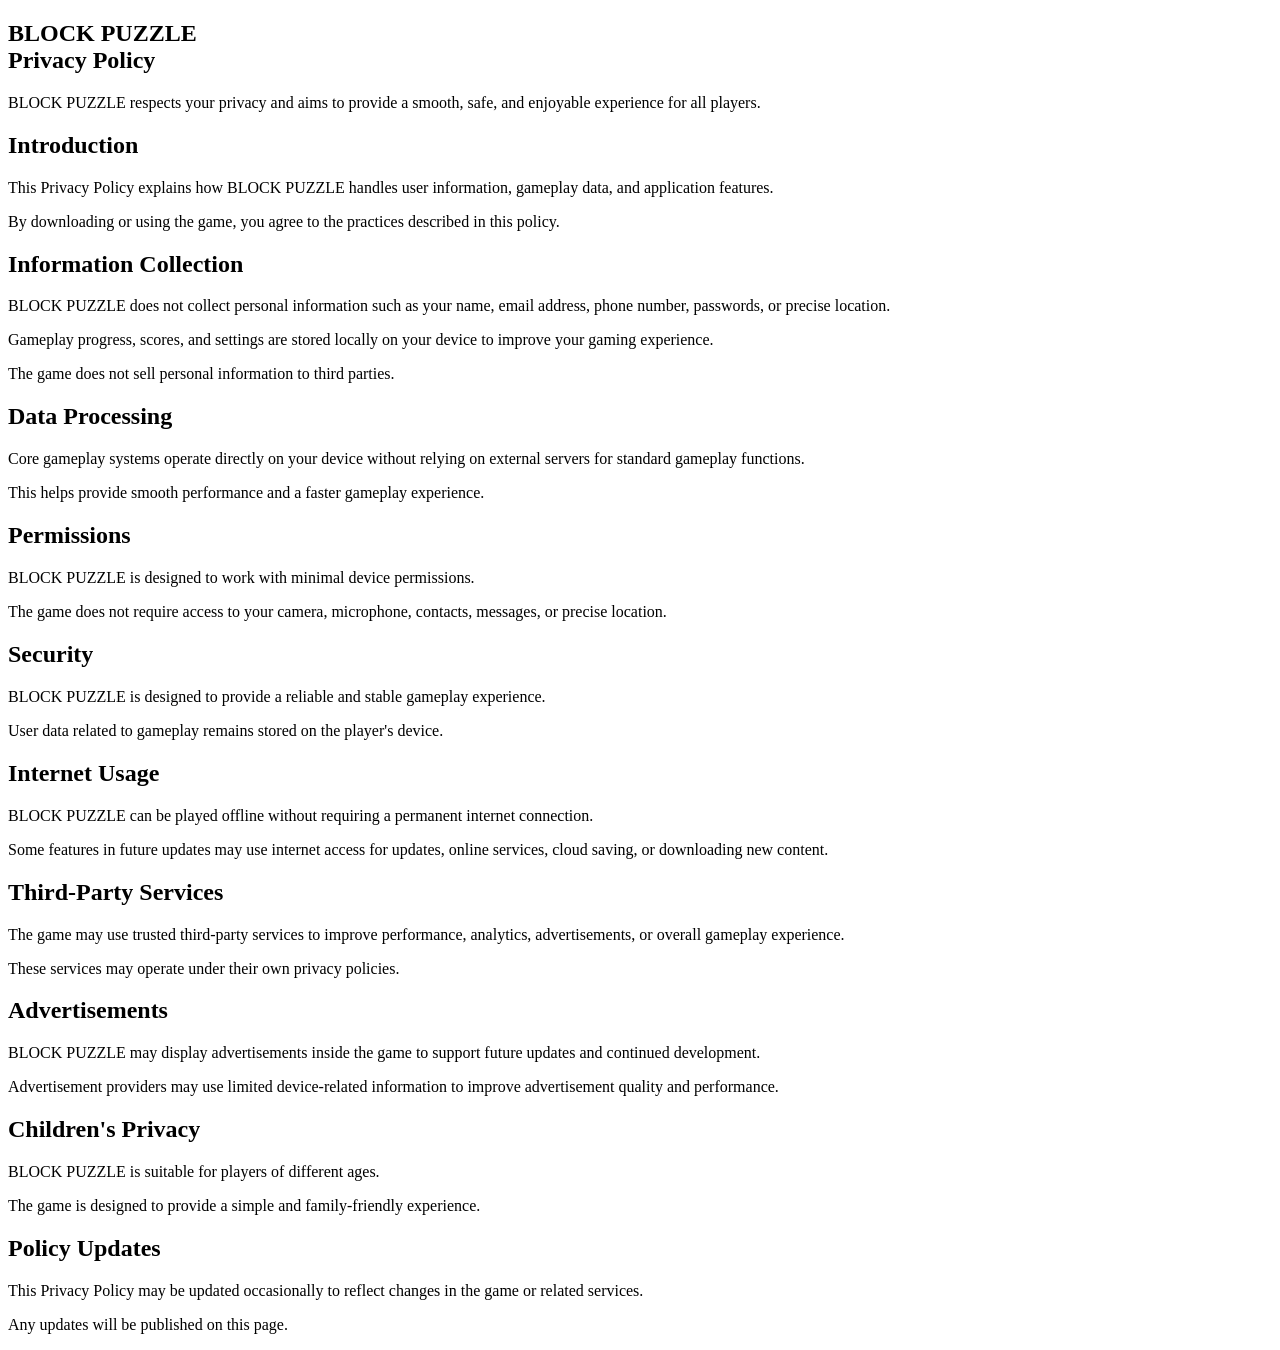
==== commit f24439f0: "Add files via upload" ====
--- a/index.html
+++ b/index.html
@@ -1,237 +1,378 @@
 <!DOCTYPE html>
 <html lang="en">
+
 <head>
-<meta charset="UTF-8">
-<meta name="viewport" content="width=device-width, initial-scale=1.0">
-<title>Privacy Policy | BLOCK PUZZLE</title>
-
-<style>
-:root {
-    --active: #3B82F6;
-    --done: #4ADE80;
-    --text-main: #F8FAFC;
-}
-
-* {
-    margin: 0;
-    padding: 0;
-    box-sizing: border-box;
-    font-family: "Segoe UI", Tahoma, sans-serif;
-}
-
-body {
-    min-height: 100vh;
-    color: #e2e8f0;
-    line-height: 1.8;
-    background: radial-gradient(circle at center,#475569 0%,#334155 100%);
-    position: relative;
-    overflow-x: hidden;
-}
-
-body::after {
-    content: "";
-    position: fixed;
-    inset: 0;
-    background-image: radial-gradient(rgba(255,255,255,0.08) 1px, transparent 1px);
-    background-size: 40px 40px;
-    animation: moveBG 25s linear infinite;
-    z-index: 0;
-    pointer-events: none;
-}
-
-@keyframes moveBG {
-    from { transform: translateY(0); }
-    to { transform: translateY(-40px); }
-}
-
-.container {
-    position: relative;
-    z-index: 2;
-    max-width: 950px;
-    margin: 80px auto 40px;
-    padding: 30px;
-
-    background: rgba(30, 41, 59, 0.55);
-    backdrop-filter: blur(14px);
-    -webkit-backdrop-filter: blur(14px);
-
-    border-radius: 18px;
-    border: 1px solid rgba(255,255,255,0.12);
-    box-shadow: 0 15px 50px rgba(0,0,0,0.35);
-}
-
-.lang-btn {
-    position: fixed;
-    top: 15px;
-    right: 20px;
-    background: linear-gradient(135deg, #38bdf8, #0ea5e9);
-    color: #0f172a;
-    border: none;
-    padding: 10px 18px;
-    border-radius: 50px;
-    font-weight: bold;
-    cursor: pointer;
-    z-index: 999;
-    box-shadow: 0 5px 20px rgba(0,0,0,0.4);
-    transition: 0.3s;
-}
-
-.lang-btn:hover {
-    transform: scale(1.08);
-}
-
-h1 {
-    text-align: center;
-    font-size: 32px;
-    color: #38bdf8;
-    margin-bottom: 25px;
-}
-
-h2 {
-    color: #7dd3fc;
-    margin-top: 18px;
-    font-size: 20px;
-}
-
-p {
-    color: #cbd5f5;
-    font-size: 15px;
-    margin-top: 5px;
-}
-
-.contact {
-    margin-top: 20px;
-    padding-top: 15px;
-    border-top: 1px solid rgba(255,255,255,0.15);
-}
-
-.footer {
-    text-align: center;
-    margin-top: 30px;
-    font-size: 14px;
-    color: #94a3b8;
-}
-
-[dir="rtl"] {
-    text-align: right;
-}
-
-@media (max-width: 480px) {
-    .container {
-        margin: 60px 15px 30px;
-        padding: 18px;
-    }
-    .lang-btn {
-        top: 10px;
-        right: 10px;
-        padding: 8px 14px;
-        font-size: 13px;
-    }
-}
-</style>
+    <meta charset="UTF-8">
+    <meta name="viewport" content="width=device-width, initial-scale=1.0">
+
+    <title>Privacy Policy | BLOCK PUZZLE</title>
+
+    <meta name="description"
+        content="Official Privacy Policy for BLOCK PUZZLE. Learn how the game handles privacy, gameplay data, permissions, internet usage, and advertisements.">
+
+    <meta name="keywords"
+        content="BLOCK PUZZLE, Privacy Policy, puzzle game, mobile game, offline game, data privacy">
+
+    <meta name="author" content="Mohamed Abdelmonem Elsayed">
+
+    <link rel="icon" type="image/png" href="assets/images/favicon.png">
+
+    <link rel="stylesheet" href="assets/css/style.css">
+    <link rel="stylesheet" href="assets/css/responsive.css">
+    <link rel="stylesheet" href="assets/css/animations.css">
 </head>
 
 <body>
 
-<button class="lang-btn" onclick="toggleLang()" id="btn">AR</button>
-
-<div class="container">
-
-<h1 id="title">Privacy Policy | BLOCK PUZZLE</h1>
-
-<h2 id="h1">Introduction</h2>
-<p id="p1">BLOCK PUZZLE respects your privacy and is committed to protecting your personal information. The game is designed to provide a safe and enjoyable experience for all users.</p>
-
-<h2 id="h2">Information Collection</h2>
-<p id="p2">We do not collect, store, or share any personal data such as name, email, or device information. All gameplay data remains stored locally on your device only.</p>
-
-<h2 id="h3">Data Processing</h2>
-<p id="p3">All game processes, including scores and progress, are handled locally without external servers.</p>
-
-<h2 id="h4">Permissions</h2>
-<p id="p4">The game does not request sensitive permissions such as camera, location, or microphone.</p>
-
-<h2 id="h11">Security</h2>
-<p id="p11">Your data remains fully secure on your device since no personal information is collected or transmitted.</p>
-
-<h2 id="h5">Internet Usage</h2>
-<p id="p5">The core gameplay of BLOCK PUZZLE works offline and does not require an internet connection. However, an internet connection may be used in future updates for optional features such as advertisements, analytics, or additional services that improve the game experience. These features are not required to play the game.</p>
-
-<h2 id="h6">Third-Party Services</h2>
-<p id="p6">Currently, the game does not use third-party services. In future updates, we may integrate trusted third-party services such as advertising networks or analytics tools to support development and improve user experience. Any such services will comply with privacy regulations.</p>
-
-<h2 id="h7">Ads Policy</h2>
-<p id="p7">BLOCK PUZZLE currently contains no advertisements. In future updates, we may introduce non-intrusive ads to support ongoing development while keeping the game free for users.</p>
-
-<h2 id="h8">Children's Privacy</h2>
-<p id="p8">The game is suitable for all ages and does not intentionally collect any personal data from children or adults.</p>
-
-<h2 id="h10">Policy Updates</h2>
-<p id="p10">We may update this Privacy Policy from time to time. Any changes will be posted on this page.</p>
-
-<div class="contact">
-<h2 id="h9">Contact Us</h2>
-<p id="p9">If you have any questions, contact us at:<br><b>m00481236@gmail.com</b></p>
-</div>
-
-<div class="footer" id="footer">
-© 2026 BLOCK PUZZLE - All Rights Reserved
-</div>
-
-</div>
-
-<script>
-let isArabic = false;
-
-function toggleLang() {
-    isArabic = !isArabic;
-    const btn = document.getElementById("btn");
-    const body = document.body;
-
-    if (isArabic) {
-        body.dir = "rtl";
-        btn.innerText = "EN";
-
-        document.getElementById("title").innerText = "سياسة الخصوصية | BLOCK PUZZLE";
-        document.getElementById("h1").innerText = "المقدمة";
-        document.getElementById("p1").innerText = "تحترم لعبة BLOCK PUZZLE خصوصيتك وتلتزم بتوفير تجربة آمنة وممتعة لجميع المستخدمين.";
-
-        document.getElementById("h2").innerText = "جمع المعلومات";
-        document.getElementById("p2").innerText = "لا نقوم بجمع أو تخزين أو مشاركة أي بيانات شخصية. جميع بيانات اللعب تبقى على جهاز المستخدم فقط.";
-
-        document.getElementById("h3").innerText = "معالجة البيانات";
-        document.getElementById("p3").innerText = "تتم جميع العمليات داخل اللعبة محلياً دون استخدام خوادم خارجية.";
-
-        document.getElementById("h4").innerText = "الأذونات";
-        document.getElementById("p4").innerText = "لا تطلب اللعبة أي أذونات حساسة مثل الكاميرا أو الموقع.";
-
-        document.getElementById("h11").innerText = "الأمان";
-        document.getElementById("p11").innerText = "لا يتم جمع أي بيانات شخصية، وبالتالي تبقى معلوماتك آمنة بالكامل على جهازك.";
-
-        document.getElementById("h5").innerText = "استخدام الإنترنت";
-        document.getElementById("p5").innerText = "اللعبة تعمل بدون إنترنت في الأساس. ومع ذلك قد تتطلب بعض الميزات الاختيارية مثل الإعلانات أو التحليلات أو الخدمات المستقبلية اتصالاً بالإنترنت، وهي ليست ضرورية للعب.";
-
-        document.getElementById("h6").innerText = "خدمات الطرف الثالث";
-        document.getElementById("p6").innerText = "حالياً لا نستخدم أي خدمات خارجية، ولكن قد نضيف مستقبلاً خدمات إعلانات أو تحليلات لتحسين الأداء وتجربة المستخدم.";
-
-        document.getElementById("h7").innerText = "سياسة الإعلانات";
-        document.getElementById("p7").innerText = "حالياً لا توجد إعلانات داخل اللعبة، ولكن قد يتم إضافة إعلانات غير مزعجة في المستقبل لدعم التطوير.";
-
-        document.getElementById("h8").innerText = "خصوصية الأطفال";
-        document.getElementById("p8").innerText = "اللعبة مناسبة لجميع الأعمار ولا يتم جمع أي بيانات شخصية.";
-
-        document.getElementById("h10").innerText = "تحديثات السياسة";
-        document.getElementById("p10").innerText = "قد يتم تحديث سياسة الخصوصية من وقت لآخر وسيتم نشر أي تغييرات هنا.";
-
-        document.getElementById("h9").innerText = "تواصل معنا";
-        document.getElementById("p9").innerHTML = "لأي استفسار تواصل معنا عبر:<br><b>m00481236@gmail.com</b>";
-
-        document.getElementById("footer").innerText = "© 2026 BLOCK PUZZLE - جميع الحقوق محفوظة";
-    } else {
-        location.reload();
-    }
-}
-</script>
+    <header class="header"></header>
+
+    <section class="hero">
+        <div class="hero-content">
+
+            <div class="lang-en">
+                <h1>BLOCK PUZZLE<br>Privacy Policy</h1>
+
+                <p>
+                    BLOCK PUZZLE respects your privacy and aims to provide a smooth,
+                    safe, and enjoyable experience for all players.
+                </p>
+            </div>
+
+            <div class="lang-ar" style="display: none;">
+                <h1>سياسة الخصوصية<br>BLOCK PUZZLE</h1>
+
+                <p>
+                    تحترم BLOCK PUZZLE خصوصيتك وتهدف إلى تقديم تجربة لعب
+                    سلسة وآمنة وممتعة لجميع اللاعبين.
+                </p>
+            </div>
+
+        </div>
+    </section>
+
+    <main class="container">
+
+        <section class="section">
+
+            <div class="lang-en">
+                <h2>Introduction</h2>
+
+                <p>
+                    This Privacy Policy explains how BLOCK PUZZLE handles user information,
+                    gameplay data, and application features.
+                </p>
+
+                <p>
+                    By downloading or using the game, you agree to the practices
+                    described in this policy.
+                </p>
+            </div>
+
+            <div class="lang-ar" style="display: none;">
+                <h2>مقدمة</h2>
+
+                <p>
+                    توضح سياسة الخصوصية هذه كيفية تعامل BLOCK PUZZLE مع معلومات المستخدم
+                    وبيانات اللعب وميزات التطبيق.
+                </p>
+
+                <p>
+                    من خلال تنزيل اللعبة أو استخدامها فإنك توافق على الممارسات
+                    الموضحة في هذه السياسة.
+                </p>
+            </div>
+
+        </section>
+
+        <section class="section">
+
+            <div class="lang-en">
+                <h2>Information Collection</h2>
+
+                <p>
+                    BLOCK PUZZLE does not collect personal information such as your name,
+                    email address, phone number, passwords, or precise location.
+                </p>
+
+                <p>
+                    Gameplay progress, scores, and settings are stored locally on your device
+                    to improve your gaming experience.
+                </p>
+
+                <p>
+                    The game does not sell personal information to third parties.
+                </p>
+            </div>
+
+            <div class="lang-ar" style="display: none;">
+                <h2>جمع المعلومات</h2>
+
+                <p>
+                    لا تقوم BLOCK PUZZLE بجمع معلومات شخصية مثل الاسم
+                    أو البريد الإلكتروني أو رقم الهاتف أو كلمات المرور
+                    أو الموقع الدقيق.
+                </p>
+
+                <p>
+                    يتم حفظ تقدم اللعب والنتائج والإعدادات محلياً على جهازك
+                    لتحسين تجربة اللعب الخاصة بك.
+                </p>
+
+                <p>
+                    لا تقوم اللعبة ببيع المعلومات الشخصية لأي جهات خارجية.
+                </p>
+            </div>
+
+        </section>
+
+        <section class="section">
+
+            <div class="lang-en">
+                <h2>Data Processing</h2>
+
+                <p>
+                    Core gameplay systems operate directly on your device without relying
+                    on external servers for standard gameplay functions.
+                </p>
+
+                <p>
+                    This helps provide smooth performance and a faster gameplay experience.
+                </p>
+            </div>
+
+            <div class="lang-ar" style="display: none;">
+                <h2>معالجة البيانات</h2>
+
+                <p>
+                    تعمل أنظمة اللعبة الأساسية مباشرة على جهازك دون الاعتماد
+                    على خوادم خارجية لتشغيل وظائف اللعبة الأساسية.
+                </p>
+
+                <p>
+                    يساعد ذلك على توفير أداء سلس وتجربة لعب أسرع.
+                </p>
+            </div>
+
+        </section>
+
+        <section class="section">
+
+            <div class="lang-en">
+                <h2>Permissions</h2>
+
+                <p>
+                    BLOCK PUZZLE is designed to work with minimal device permissions.
+                </p>
+
+                <p>
+                    The game does not require access to your camera, microphone,
+                    contacts, messages, or precise location.
+                </p>
+            </div>
+
+            <div class="lang-ar" style="display: none;">
+                <h2>الأذونات</h2>
+
+                <p>
+                    تم تصميم BLOCK PUZZLE للعمل بأقل عدد ممكن من الأذونات.
+                </p>
+
+                <p>
+                    لا تحتاج اللعبة إلى الوصول إلى الكاميرا أو الميكروفون
+                    أو جهات الاتصال أو الرسائل أو الموقع الدقيق.
+                </p>
+            </div>
+
+        </section>
+
+        <section class="section">
+
+            <div class="lang-en">
+                <h2>Security</h2>
+
+                <p>
+                    BLOCK PUZZLE is designed to provide a reliable and stable gameplay experience.
+                </p>
+
+                <p>
+                    User data related to gameplay remains stored on the player's device.
+                </p>
+            </div>
+
+            <div class="lang-ar" style="display: none;">
+                <h2>الأمان</h2>
+
+                <p>
+                    تم تصميم BLOCK PUZZLE لتوفير تجربة لعب مستقرة وموثوقة.
+                </p>
+
+                <p>
+                    تظل بيانات اللعب الخاصة بالمستخدم محفوظة على جهاز اللاعب.
+                </p>
+            </div>
+
+        </section>
+
+        <section class="section">
+
+            <div class="lang-en">
+                <h2>Internet Usage</h2>
+
+                <p>
+                    BLOCK PUZZLE can be played offline without requiring a permanent
+                    internet connection.
+                </p>
+
+                <p>
+                    Some features in future updates may use internet access for updates,
+                    online services, cloud saving, or downloading new content.
+                </p>
+            </div>
+
+            <div class="lang-ar" style="display: none;">
+                <h2>استخدام الإنترنت</h2>
+
+                <p>
+                    يمكن لعب BLOCK PUZZLE بدون الحاجة إلى اتصال دائم بالإنترنت.
+                </p>
+
+                <p>
+                    قد تستخدم بعض الميزات في التحديثات المستقبلية الإنترنت
+                    للتحديثات أو الخدمات عبر الإنترنت أو الحفظ السحابي
+                    أو تنزيل محتوى جديد.
+                </p>
+            </div>
+
+        </section>
+
+        <section class="section">
+
+            <div class="lang-en">
+                <h2>Third-Party Services</h2>
+
+                <p>
+                    The game may use trusted third-party services to improve performance,
+                    analytics, advertisements, or overall gameplay experience.
+                </p>
+
+                <p>
+                    These services may operate under their own privacy policies.
+                </p>
+            </div>
+
+            <div class="lang-ar" style="display: none;">
+                <h2>خدمات الجهات الخارجية</h2>
+
+                <p>
+                    قد تستخدم اللعبة خدمات موثوقة تابعة لجهات خارجية
+                    لتحسين الأداء والتحليلات والإعلانات وتجربة اللعب بشكل عام.
+                </p>
+
+                <p>
+                    قد تعمل هذه الخدمات وفق سياسات خصوصية خاصة بها.
+                </p>
+            </div>
+
+        </section>
+
+        <section class="section">
+
+            <div class="lang-en">
+                <h2>Advertisements</h2>
+
+                <p>
+                    BLOCK PUZZLE may display advertisements inside the game
+                    to support future updates and continued development.
+                </p>
+
+                <p>
+                    Advertisement providers may use limited device-related information
+                    to improve advertisement quality and performance.
+                </p>
+            </div>
+
+            <div class="lang-ar" style="display: none;">
+                <h2>الإعلانات</h2>
+
+                <p>
+                    قد تعرض BLOCK PUZZLE إعلانات داخل اللعبة
+                    لدعم التحديثات المستقبلية واستمرار تطوير اللعبة.
+                </p>
+
+                <p>
+                    قد تستخدم خدمات الإعلانات بعض المعلومات المحدودة المتعلقة بالجهاز
+                    لتحسين جودة الإعلانات والأداء.
+                </p>
+            </div>
+
+        </section>
+
+        <section class="section">
+
+            <div class="lang-en">
+                <h2>Children's Privacy</h2>
+
+                <p>
+                    BLOCK PUZZLE is suitable for players of different ages.
+                </p>
+
+                <p>
+                    The game is designed to provide a simple and family-friendly experience.
+                </p>
+            </div>
+
+            <div class="lang-ar" style="display: none;">
+                <h2>خصوصية الأطفال</h2>
+
+                <p>
+                    BLOCK PUZZLE مناسبة للاعبين من مختلف الأعمار.
+                </p>
+
+                <p>
+                    تم تصميم اللعبة لتقديم تجربة بسيطة ومناسبة لجميع أفراد العائلة.
+                </p>
+            </div>
+
+        </section>
+
+        <section class="section">
+
+            <div class="lang-en">
+                <h2>Policy Updates</h2>
+
+                <p>
+                    This Privacy Policy may be updated occasionally to reflect
+                    changes in the game or related services.
+                </p>
+
+                <p>
+                    Any updates will be published on this page.
+                </p>
+            </div>
+
+            <div class="lang-ar" style="display: none;">
+                <h2>تحديثات السياسة</h2>
+
+                <p>
+                    قد يتم تحديث سياسة الخصوصية هذه من وقت لآخر
+                    لتعكس التغييرات في اللعبة أو الخدمات المرتبطة بها.
+                </p>
+
+                <p>
+                    سيتم نشر أي تحديثات على هذه الصفحة.
+                </p>
+            </div>
+
+        </section>
+
+    </main>
+
+    <footer class="footer"></footer>
+
+    <script src="assets/js/header.js"></script>
+    <script src="assets/js/footer.js"></script>
+    <script src="assets/js/main.js"></script>
 
 </body>
+
 </html>
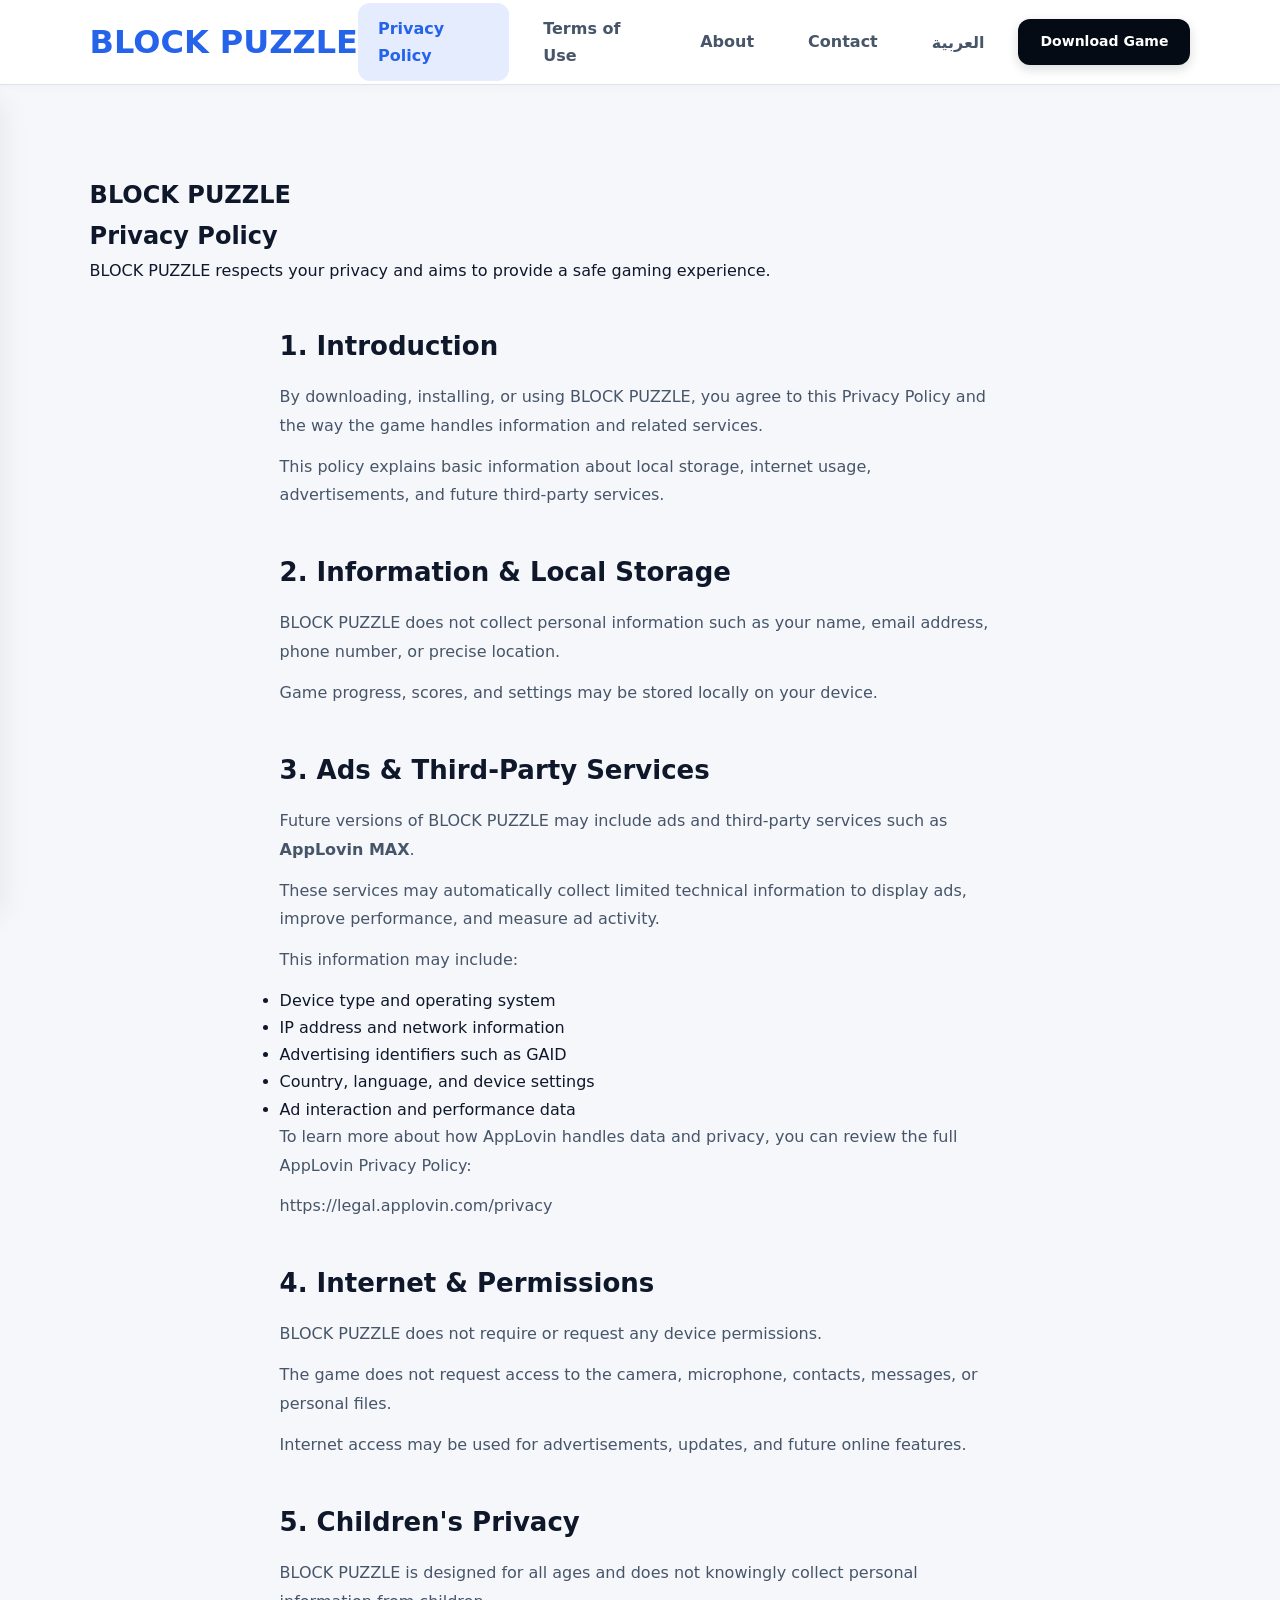
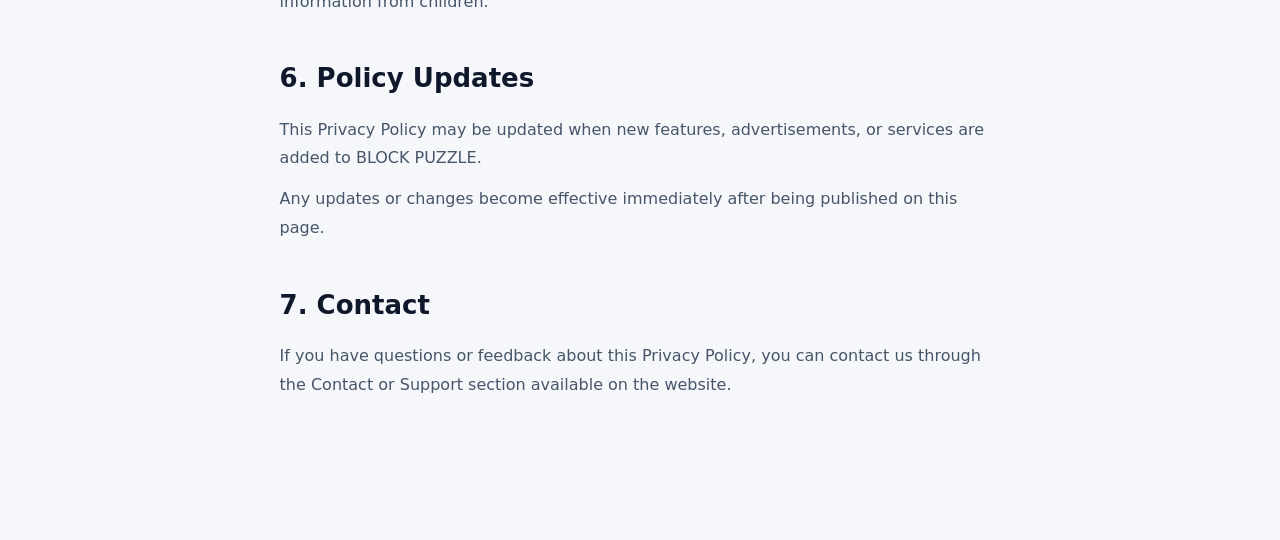
==== commit c8eb4524: "Add files via upload" ====
--- a/index.html
+++ b/index.html
@@ -7,11 +7,9 @@
 
     <title>Privacy Policy | BLOCK PUZZLE</title>
 
-    <meta name="description"
-        content="Official Privacy Policy for BLOCK PUZZLE. Learn how the game handles privacy, gameplay data, permissions, internet usage, and advertisements.">
-
-    <meta name="keywords"
-        content="BLOCK PUZZLE, Privacy Policy, puzzle game, mobile game, offline game, data privacy">
+    <meta name="description" content="Official Privacy Policy for BLOCK PUZZLE.">
+
+    <meta name="keywords" content="BLOCK PUZZLE, Privacy Policy, AppLovin MAX">
 
     <meta name="author" content="Mohamed Abdelmonem Elsayed">
 
@@ -31,19 +29,15 @@
 
             <div class="lang-en">
                 <h1>BLOCK PUZZLE<br>Privacy Policy</h1>
-
-                <p>
-                    BLOCK PUZZLE respects your privacy and aims to provide a smooth,
-                    safe, and enjoyable experience for all players.
+                <p>
+                    BLOCK PUZZLE respects your privacy and aims to provide a safe gaming experience.
                 </p>
             </div>
 
             <div class="lang-ar" style="display: none;">
                 <h1>سياسة الخصوصية<br>BLOCK PUZZLE</h1>
-
-                <p>
-                    تحترم BLOCK PUZZLE خصوصيتك وتهدف إلى تقديم تجربة لعب
-                    سلسة وآمنة وممتعة لجميع اللاعبين.
+                <p>
+                    تحترم BLOCK PUZZLE خصوصيتك وتهدف إلى تقديم تجربة لعب آمنة.
                 </p>
             </div>
 
@@ -55,311 +49,252 @@
         <section class="section">
 
             <div class="lang-en">
-                <h2>Introduction</h2>
-
-                <p>
-                    This Privacy Policy explains how BLOCK PUZZLE handles user information,
-                    gameplay data, and application features.
-                </p>
-
-                <p>
-                    By downloading or using the game, you agree to the practices
-                    described in this policy.
-                </p>
-            </div>
-
-            <div class="lang-ar" style="display: none;">
-                <h2>مقدمة</h2>
-
-                <p>
-                    توضح سياسة الخصوصية هذه كيفية تعامل BLOCK PUZZLE مع معلومات المستخدم
-                    وبيانات اللعب وميزات التطبيق.
-                </p>
-
-                <p>
-                    من خلال تنزيل اللعبة أو استخدامها فإنك توافق على الممارسات
-                    الموضحة في هذه السياسة.
-                </p>
-            </div>
-
-        </section>
-
-        <section class="section">
-
-            <div class="lang-en">
-                <h2>Information Collection</h2>
+                <h2>1. Introduction</h2>
+
+                <p>
+                    By downloading, installing, or using BLOCK PUZZLE, you agree to this Privacy Policy
+                    and the way the game handles information and related services.
+                </p>
+
+                <p>
+                    This policy explains basic information about local storage, internet usage,
+                    advertisements, and future third-party services.
+                </p>
+            </div>
+
+            <div class="lang-ar" style="display: none;">
+                <h2>1. المقدمة</h2>
+
+                <p>
+                    من خلال تنزيل أو تثبيت أو استخدام BLOCK PUZZLE فإنك توافق على سياسة الخصوصية هذه
+                    وعلى طريقة تعامل اللعبة مع المعلومات والخدمات المرتبطة بها.
+                </p>
+
+                <p>
+                    توضح هذه السياسة معلومات أساسية حول التخزين المحلي واستخدام الإنترنت
+                    والإعلانات والخدمات الخارجية المستقبلية.
+                </p>
+            </div>
+
+        </section>
+
+        <section class="section">
+
+            <div class="lang-en">
+                <h2>2. Information & Local Storage</h2>
 
                 <p>
                     BLOCK PUZZLE does not collect personal information such as your name,
-                    email address, phone number, passwords, or precise location.
-                </p>
-
-                <p>
-                    Gameplay progress, scores, and settings are stored locally on your device
-                    to improve your gaming experience.
-                </p>
-
-                <p>
-                    The game does not sell personal information to third parties.
-                </p>
-            </div>
-
-            <div class="lang-ar" style="display: none;">
-                <h2>جمع المعلومات</h2>
-
-                <p>
-                    لا تقوم BLOCK PUZZLE بجمع معلومات شخصية مثل الاسم
-                    أو البريد الإلكتروني أو رقم الهاتف أو كلمات المرور
-                    أو الموقع الدقيق.
-                </p>
-
-                <p>
-                    يتم حفظ تقدم اللعب والنتائج والإعدادات محلياً على جهازك
-                    لتحسين تجربة اللعب الخاصة بك.
-                </p>
-
-                <p>
-                    لا تقوم اللعبة ببيع المعلومات الشخصية لأي جهات خارجية.
-                </p>
-            </div>
-
-        </section>
-
-        <section class="section">
-
-            <div class="lang-en">
-                <h2>Data Processing</h2>
-
-                <p>
-                    Core gameplay systems operate directly on your device without relying
-                    on external servers for standard gameplay functions.
-                </p>
-
-                <p>
-                    This helps provide smooth performance and a faster gameplay experience.
-                </p>
-            </div>
-
-            <div class="lang-ar" style="display: none;">
-                <h2>معالجة البيانات</h2>
-
-                <p>
-                    تعمل أنظمة اللعبة الأساسية مباشرة على جهازك دون الاعتماد
-                    على خوادم خارجية لتشغيل وظائف اللعبة الأساسية.
-                </p>
-
-                <p>
-                    يساعد ذلك على توفير أداء سلس وتجربة لعب أسرع.
-                </p>
-            </div>
-
-        </section>
-
-        <section class="section">
-
-            <div class="lang-en">
-                <h2>Permissions</h2>
-
-                <p>
-                    BLOCK PUZZLE is designed to work with minimal device permissions.
-                </p>
-
-                <p>
-                    The game does not require access to your camera, microphone,
-                    contacts, messages, or precise location.
-                </p>
-            </div>
-
-            <div class="lang-ar" style="display: none;">
-                <h2>الأذونات</h2>
-
-                <p>
-                    تم تصميم BLOCK PUZZLE للعمل بأقل عدد ممكن من الأذونات.
-                </p>
-
-                <p>
-                    لا تحتاج اللعبة إلى الوصول إلى الكاميرا أو الميكروفون
-                    أو جهات الاتصال أو الرسائل أو الموقع الدقيق.
-                </p>
-            </div>
-
-        </section>
-
-        <section class="section">
-
-            <div class="lang-en">
-                <h2>Security</h2>
-
-                <p>
-                    BLOCK PUZZLE is designed to provide a reliable and stable gameplay experience.
-                </p>
-
-                <p>
-                    User data related to gameplay remains stored on the player's device.
-                </p>
-            </div>
-
-            <div class="lang-ar" style="display: none;">
-                <h2>الأمان</h2>
-
-                <p>
-                    تم تصميم BLOCK PUZZLE لتوفير تجربة لعب مستقرة وموثوقة.
-                </p>
-
-                <p>
-                    تظل بيانات اللعب الخاصة بالمستخدم محفوظة على جهاز اللاعب.
-                </p>
-            </div>
-
-        </section>
-
-        <section class="section">
-
-            <div class="lang-en">
-                <h2>Internet Usage</h2>
-
-                <p>
-                    BLOCK PUZZLE can be played offline without requiring a permanent
-                    internet connection.
-                </p>
-
-                <p>
-                    Some features in future updates may use internet access for updates,
-                    online services, cloud saving, or downloading new content.
-                </p>
-            </div>
-
-            <div class="lang-ar" style="display: none;">
-                <h2>استخدام الإنترنت</h2>
-
-                <p>
-                    يمكن لعب BLOCK PUZZLE بدون الحاجة إلى اتصال دائم بالإنترنت.
-                </p>
-
-                <p>
-                    قد تستخدم بعض الميزات في التحديثات المستقبلية الإنترنت
-                    للتحديثات أو الخدمات عبر الإنترنت أو الحفظ السحابي
-                    أو تنزيل محتوى جديد.
-                </p>
-            </div>
-
-        </section>
-
-        <section class="section">
-
-            <div class="lang-en">
-                <h2>Third-Party Services</h2>
-
-                <p>
-                    The game may use trusted third-party services to improve performance,
-                    analytics, advertisements, or overall gameplay experience.
-                </p>
-
-                <p>
-                    These services may operate under their own privacy policies.
-                </p>
-            </div>
-
-            <div class="lang-ar" style="display: none;">
-                <h2>خدمات الجهات الخارجية</h2>
-
-                <p>
-                    قد تستخدم اللعبة خدمات موثوقة تابعة لجهات خارجية
-                    لتحسين الأداء والتحليلات والإعلانات وتجربة اللعب بشكل عام.
-                </p>
-
-                <p>
-                    قد تعمل هذه الخدمات وفق سياسات خصوصية خاصة بها.
-                </p>
-            </div>
-
-        </section>
-
-        <section class="section">
-
-            <div class="lang-en">
-                <h2>Advertisements</h2>
-
-                <p>
-                    BLOCK PUZZLE may display advertisements inside the game
-                    to support future updates and continued development.
-                </p>
-
-                <p>
-                    Advertisement providers may use limited device-related information
-                    to improve advertisement quality and performance.
-                </p>
-            </div>
-
-            <div class="lang-ar" style="display: none;">
-                <h2>الإعلانات</h2>
-
-                <p>
-                    قد تعرض BLOCK PUZZLE إعلانات داخل اللعبة
-                    لدعم التحديثات المستقبلية واستمرار تطوير اللعبة.
-                </p>
-
-                <p>
-                    قد تستخدم خدمات الإعلانات بعض المعلومات المحدودة المتعلقة بالجهاز
-                    لتحسين جودة الإعلانات والأداء.
-                </p>
-            </div>
-
-        </section>
-
-        <section class="section">
-
-            <div class="lang-en">
-                <h2>Children's Privacy</h2>
-
-                <p>
-                    BLOCK PUZZLE is suitable for players of different ages.
-                </p>
-
-                <p>
-                    The game is designed to provide a simple and family-friendly experience.
-                </p>
-            </div>
-
-            <div class="lang-ar" style="display: none;">
-                <h2>خصوصية الأطفال</h2>
-
-                <p>
-                    BLOCK PUZZLE مناسبة للاعبين من مختلف الأعمار.
-                </p>
-
-                <p>
-                    تم تصميم اللعبة لتقديم تجربة بسيطة ومناسبة لجميع أفراد العائلة.
-                </p>
-            </div>
-
-        </section>
-
-        <section class="section">
-
-            <div class="lang-en">
-                <h2>Policy Updates</h2>
-
-                <p>
-                    This Privacy Policy may be updated occasionally to reflect
-                    changes in the game or related services.
-                </p>
-
-                <p>
-                    Any updates will be published on this page.
-                </p>
-            </div>
-
-            <div class="lang-ar" style="display: none;">
-                <h2>تحديثات السياسة</h2>
-
-                <p>
-                    قد يتم تحديث سياسة الخصوصية هذه من وقت لآخر
-                    لتعكس التغييرات في اللعبة أو الخدمات المرتبطة بها.
-                </p>
-
-                <p>
-                    سيتم نشر أي تحديثات على هذه الصفحة.
+                    email address, phone number, or precise location.
+                </p>
+
+                <p>
+                    Game progress, scores, and settings may be stored locally on your device.
+                </p>
+            </div>
+
+            <div class="lang-ar" style="display: none;">
+                <h2>2. المعلومات والتخزين المحلي</h2>
+
+                <p>
+                    لا تجمع BLOCK PUZZLE معلومات شخصية مثل الاسم أو البريد الإلكتروني
+                    أو رقم الهاتف أو الموقع الدقيق.
+                </p>
+
+                <p>
+                    قد يتم حفظ تقدم اللعبة والنتائج والإعدادات محلياً على جهازك.
+                </p>
+            </div>
+
+        </section>
+
+        <section class="section">
+
+            <div class="lang-en">
+                <h2>3. Ads & Third-Party Services</h2>
+
+                <p>
+                    Future versions of BLOCK PUZZLE may include ads and third-party services
+                    such as <strong>AppLovin MAX</strong>.
+                </p>
+
+                <p>
+                    These services may automatically collect limited technical information to display ads,
+                    improve performance, and measure ad activity.
+                </p>
+
+                <p>
+                    This information may include:
+                </p>
+
+                <ul>
+                    <li>Device type and operating system</li>
+                    <li>IP address and network information</li>
+                    <li>Advertising identifiers such as GAID</li>
+                    <li>Country, language, and device settings</li>
+                    <li>Ad interaction and performance data</li>
+                </ul>
+
+                <p>
+                    To learn more about how AppLovin handles data and privacy,
+                    you can review the full AppLovin Privacy Policy:
+                </p>
+
+                <p>
+                    <a href="https://legal.applovin.com/privacy" target="_blank" rel="noopener noreferrer">
+                        https://legal.applovin.com/privacy
+                    </a>
+                </p>
+            </div>
+
+            <div class="lang-ar" style="display: none;">
+                <h2>3. الإعلانات وخدمات الجهات الخارجية</h2>
+
+                <p>
+                    قد تتضمن الإصدارات المستقبلية من BLOCK PUZZLE إعلانات وخدمات خارجية
+                    مثل <strong>AppLovin MAX</strong>.
+                </p>
+
+                <p>
+                    قد تقوم هذه الخدمات بجمع معلومات تقنية محدودة بشكل تلقائي
+                    لعرض الإعلانات وتحسين الأداء وقياس نشاط الإعلانات.
+                </p>
+
+                <p>
+                    قد تشمل هذه المعلومات:
+                </p>
+
+                <ul>
+                    <li>نوع الجهاز ونظام التشغيل</li>
+                    <li>عنوان IP ومعلومات الشبكة</li>
+                    <li>معرفات الإعلانات مثل GAID</li>
+                    <li>الدولة واللغة وإعدادات الجهاز</li>
+                    <li>بيانات التفاعل مع الإعلانات والأداء</li>
+                </ul>
+
+                <p>
+                    لمعرفة المزيد حول كيفية تعامل AppLovin مع البيانات والخصوصية،
+                    يمكنك مراجعة سياسة الخصوصية الكاملة الخاصة بهم:
+                </p>
+
+                <p>
+                    <a href="https://legal.applovin.com/privacy" target="_blank" rel="noopener noreferrer">
+                        https://legal.applovin.com/privacy
+                    </a>
+                </p>
+            </div>
+
+        </section>
+
+        <section class="section">
+
+            <div class="lang-en">
+                <h2>4. Internet & Permissions</h2>
+
+                <p>
+                    BLOCK PUZZLE does not require or request any device permissions.
+                </p>
+
+                <p>
+                    The game does not request access to the camera, microphone,
+                    contacts, messages, or personal files.
+                </p>
+
+                <p>
+                    Internet access may be used for advertisements, updates,
+                    and future online features.
+                </p>
+            </div>
+
+            <div class="lang-ar" style="display: none;">
+                <h2>4. الإنترنت والأذونات</h2>
+
+                <p>
+                    لا تتطلب BLOCK PUZZLE أو تطلب أي أذونات من الجهاز.
+                </p>
+
+                <p>
+                    لا تطلب اللعبة الوصول إلى الكاميرا أو الميكروفون
+                    أو جهات الاتصال أو الرسائل أو الملفات الشخصية.
+                </p>
+
+                <p>
+                    قد يتم استخدام الإنترنت للإعلانات والتحديثات
+                    والميزات المستقبلية عبر الإنترنت.
+                </p>
+            </div>
+
+        </section>
+
+        <section class="section">
+
+            <div class="lang-en">
+                <h2>5. Children's Privacy</h2>
+
+                <p>
+                    BLOCK PUZZLE is designed for all ages and does not knowingly collect
+                    personal information from children.
+                </p>
+            </div>
+
+            <div class="lang-ar" style="display: none;">
+                <h2>5. خصوصية الأطفال</h2>
+
+                <p>
+                    تم تصميم BLOCK PUZZLE لجميع الأعمار ولا تجمع اللعبة عن علم
+                    أي معلومات شخصية من الأطفال.
+                </p>
+            </div>
+
+        </section>
+
+        <section class="section">
+
+            <div class="lang-en">
+                <h2>6. Policy Updates</h2>
+
+                <p>
+                    This Privacy Policy may be updated when new features, advertisements,
+                    or services are added to BLOCK PUZZLE.
+                </p>
+
+                <p>
+                    Any updates or changes become effective immediately after being published on this page.
+                </p>
+            </div>
+
+            <div class="lang-ar" style="display: none;">
+                <h2>6. تحديثات السياسة</h2>
+
+                <p>
+                    قد يتم تحديث سياسة الخصوصية هذه عند إضافة ميزات أو إعلانات
+                    أو خدمات جديدة إلى BLOCK PUZZLE.
+                </p>
+
+                <p>
+                    تصبح أي تحديثات أو تغييرات سارية فور نشرها على هذه الصفحة.
+                </p>
+            </div>
+
+        </section>
+
+        <section class="section">
+
+            <div class="lang-en">
+                <h2>7. Contact</h2>
+
+                <p>
+                    If you have questions or feedback about this Privacy Policy,
+                    you can contact us through the Contact or Support section available on the website.
+                </p>
+            </div>
+
+            <div class="lang-ar" style="display: none;">
+                <h2>7. التواصل</h2>
+
+                <p>
+                    إذا كان لديك أي استفسار أو ملاحظات حول سياسة الخصوصية،
+                    يمكنك التواصل معنا من خلال قسم الدعم أو اتصل بنا الموجود على الموقع.
                 </p>
             </div>
 
@@ -375,4 +310,4 @@
 
 </body>
 
-</html>
+</html>
--- a/assets/css/style.css
+++ b/assets/css/style.css
@@ -0,0 +1,276 @@
+:root {
+  --bg: #f5f7fb;
+  --white: #ffffff;
+  --primary: #2563eb;
+  --primary-hover: #1d4ed8;
+  --text: #0f172a;
+  --muted: #475569;
+  --border: #dbe4ee;
+  --max-width: 900px;
+
+  /* ارتفاع الهيدر الثابت */
+  --header-height: 85px;
+}
+
+* {
+  margin: 0;
+  padding: 0;
+  box-sizing: border-box;
+}
+
+html {
+  scroll-behavior: smooth;
+}
+
+body {
+  background: var(--bg);
+  color: var(--text);
+  font-family: system-ui, -apple-system, BlinkMacSystemFont, 'Segoe UI', Roboto, sans-serif;
+  overflow-x: hidden;
+  line-height: 1.7;
+}
+
+a {
+  text-decoration: none;
+  color: inherit;
+}
+
+/* ================= HEADER ================= */
+
+.header {
+  width: 100%;
+  height: var(--header-height);
+  display: flex;
+  align-items: center;
+  justify-content: space-between;
+  padding: 0 7%;
+  background: rgba(255, 255, 255, 0.95);
+  backdrop-filter: blur(10px);
+  border-bottom: 1px solid var(--border);
+  position: sticky;
+  top: 0;
+  z-index: 1200; /* الحفاظ على الهيدر في الأعلى */
+  box-shadow: 0 2px 10px rgba(0, 0, 0, 0.03);
+}
+
+.logo {
+  font-size: 32px;
+  font-weight: 800;
+  color: var(--primary);
+  white-space: nowrap;
+}
+
+/* desktop nav */
+.desktop-nav {
+  display: flex;
+  align-items: center;
+  gap: 14px;
+}
+
+.nav-link {
+  padding: 12px 20px;
+  border-radius: 12px;
+  color: var(--muted);
+  font-weight: 600;
+  transition: 0.3s;
+  background: transparent;
+  border: none;
+  cursor: pointer;
+  font-size: inherit;
+  font-family: inherit;
+  display: inline-block;
+}
+
+.nav-link:hover {
+  color: var(--primary);
+  background: rgba(37, 99, 235, 0.06);
+}
+
+.nav-link.active,
+.sidebar-link.active {
+  color: var(--primary);
+  background: rgba(37, 99, 235, 0.12);
+}
+
+/* استايل زر تحميل اللعبة في الهيدر العلوي */
+.download-btn-header {
+  background: #050b14;
+  color: var(--white) !important;
+  padding: 11px 22px;
+  border-radius: 12px;
+  font-weight: 700;
+  font-size: 14px;
+  transition: background 0.2s ease, transform 0.2s ease;
+  box-shadow: 0 4px 12px rgba(5, 11, 20, 0.15);
+  white-space: nowrap;
+}
+
+.download-btn-header:hover {
+  background: var(--primary);
+  transform: translateY(-1px);
+}
+
+/* ================= BURGER MENU ================= */
+
+.burger-menu {
+  display: none;
+  flex-direction: column;
+  justify-content: space-between;
+  width: 30px;
+  height: 21px;
+  background: none;
+  border: none;
+  cursor: pointer;
+  z-index: 1300; /* لضمان إمكانية الضغط عليه لقفل القائمة بسلاسة */
+  padding: 0;
+}
+
+.burger-menu span {
+  display: block;
+  width: 100%;
+  height: 3px;
+  background: var(--text);
+  border-radius: 10px;
+  transition: transform 0.3s ease, opacity 0.3s ease;
+  transform-origin: center;
+}
+
+/* ================= SIDEBAR ================= */
+
+.sidebar {
+  position: fixed;
+  /* سحب القائمة لأعلى بمقدار 1 بكسل للتخلص من أي فراغ بصري ناتج عن حافة الهيدر */
+  top: calc(var(--header-height) - 1px); 
+  width: 280px;
+  height: calc(100vh - var(--header-height) + 1px);
+  background: var(--white);
+  z-index: 1100;
+  padding: 30px 24px 40px;
+  display: flex;
+  flex-direction: column;
+  box-shadow: 0 15px 30px rgba(0, 0, 0, 0.08);
+  transition: transform 0.35s cubic-bezier(0.25, 1, 0.5, 1);
+}
+
+/* English (LTR) */
+html[dir="ltr"] .sidebar {
+  left: 0;
+  right: auto;
+  transform: translateX(-100%);
+}
+
+/* Arabic (RTL) */
+html[dir="rtl"] .sidebar {
+  right: 0;
+  left: auto;
+  transform: translateX(100%);
+}
+
+/* القائمة المفتوحة */
+.sidebar.open {
+  transform: translateX(0) !important;
+}
+
+.sidebar-nav {
+  display: flex;
+  flex-direction: column;
+  gap: 16px;
+}
+
+.sidebar-link {
+  padding: 14px 20px;
+  border-radius: 10px;
+  font-weight: 600;
+  color: var(--text);
+  transition: background 0.2s ease, color 0.2s ease;
+  background: transparent;
+  border: none;
+  cursor: pointer;
+  font-size: inherit;
+  font-family: inherit;
+  width: 100%;
+  box-sizing: border-box;
+}
+
+html[dir="rtl"] .sidebar-link {
+  text-align: right;
+}
+
+html[dir="ltr"] .sidebar-link {
+  text-align: left;
+}
+
+.sidebar-link:hover {
+  background: rgba(37, 99, 235, 0.08);
+  color: var(--primary);
+}
+
+/* استايل زر تحميل اللعبة في السايدبار */
+.download-btn-sidebar {
+  background: #050b14;
+  color: var(--white) !important;
+  padding: 15px 20px;
+  border-radius: 12px;
+  font-weight: 700;
+  text-align: center;
+  font-size: 15px;
+  margin-bottom: 10px;
+  transition: background 0.2s ease;
+  box-shadow: 0 4px 12px rgba(5, 11, 20, 0.1);
+  display: block;
+}
+
+.download-btn-sidebar:hover {
+  background: var(--primary);
+}
+
+/* overlay */
+.sidebar-overlay {
+  position: fixed;
+  /* سحب الأوفرلاي أيضاً ليلتصق تحت الهيدر تماماً بدون ترك فجوات رمادية */
+  top: calc(var(--header-height) - 1px);
+  left: 0;
+  right: 0;
+  bottom: 0;
+  background: rgba(0, 0, 0, 0.4);
+  opacity: 0;
+  pointer-events: none;
+  transition: opacity 0.3s ease;
+  z-index: 1000;
+}
+
+.sidebar-overlay.active {
+  opacity: 1;
+  pointer-events: auto;
+}
+
+/* ================= CONTENT ================= */
+
+.hero {
+  padding: 90px 7% 40px;
+}
+
+.container {
+  padding: 0 7% 100px;
+  max-width: var(--max-width);
+  margin: 0 auto;
+}
+
+/* عرض الفقرات بشكل إنسيابي بدون كروت ومربعات */
+.section {
+  margin-bottom: 40px;
+}
+
+.section h2 {
+  color: var(--text);
+  font-size: 26px;
+  margin-bottom: 15px;
+  font-weight: 700;
+}
+
+.section p {
+  color: var(--muted);
+  font-size: 16px;
+  margin-bottom: 12px;
+  line-height: 1.8;
+}
--- a/assets/css/responsive.css
+++ b/assets/css/responsive.css
@@ -0,0 +1,129 @@
+@media (max-width: 1024px) {
+  .header {
+    padding: 0 4%;
+  }
+  .logo {
+    font-size: 26px;
+  }
+  .nav-link {
+    padding: 10px 14px;
+  }
+}
+
+@media (max-width: 900px) {
+  .hero h1 {
+    font-size: 42px;
+  }
+  .hero p {
+    font-size: 16px;
+  }
+  .section h2 {
+    font-size: 24px;
+  }
+  .desktop-nav {
+    display: none !important;
+  }
+  .burger-menu {
+    display: flex;
+  }
+}
+
+@media (max-width: 768px) {
+  :root {
+    --header-height: 72px; /* تعديل الارتفاع في الشاشات الصغيرة وتلقائياً يؤثر على السيادبار */
+  }
+
+  .header {
+    height: var(--header-height);
+    padding: 0 5%;
+  }
+
+  .logo {
+    font-size: 24px;
+  }
+
+  /* أنميشن متناسق وناعم لعلامة الـ X */
+  .burger-menu.open span:nth-child(1) {
+    transform: translateY(9px) rotate(45deg);
+  }
+  .burger-menu.open span:nth-child(2) {
+    opacity: 0;
+    transform: scale(0);
+  }
+  .burger-menu.open span:nth-child(3) {
+    transform: translateY(-9px) rotate(-45deg);
+  }
+
+  .hero {
+    padding-top: 50px;
+    padding-bottom: 30px;
+    text-align: center;
+  }
+
+  .hero h1 {
+    font-size: 34px;
+  }
+
+  .hero p {
+    font-size: 15px;
+    margin: 0 auto;
+  }
+
+  .container {
+    padding-bottom: 40px;
+  }
+
+  .section {
+    padding: 24px 0;
+  }
+
+  .section h2 {
+    font-size: 22px;
+  }
+
+  .section p {
+    font-size: 14.5px;
+  }
+
+  .footer-content {
+    flex-direction: column;
+    text-align: center;
+    gap: 10px;
+  }
+}
+
+@media (max-width: 480px) {
+  .header {
+    height: 65px;
+  }
+
+  .logo {
+    font-size: 22px;
+  }
+
+  .hero h1 {
+    font-size: 28px;
+  }
+  
+  .section h2 {
+    font-size: 19px;
+  }
+
+  .section p {
+    font-size: 14px;
+  }
+
+  .sidebar {
+    width: 240px;
+  }
+}
+
+@media (max-width: 380px) {
+  .logo {
+    font-size: 19px;
+  }
+  
+  .sidebar {
+    width: 220px;
+  }
+}
--- a/assets/css/animations.css
+++ b/assets/css/animations.css
@@ -0,0 +1,12 @@
+.fade-up {
+  opacity: 0;
+  transform: translateY(8px);
+  animation: smoothFade 0.45s cubic-bezier(0.215, 0.610, 0.355, 1) forwards;
+}
+
+@keyframes smoothFade {
+  to {
+    opacity: 1;
+    transform: translateY(0);
+  }
+}
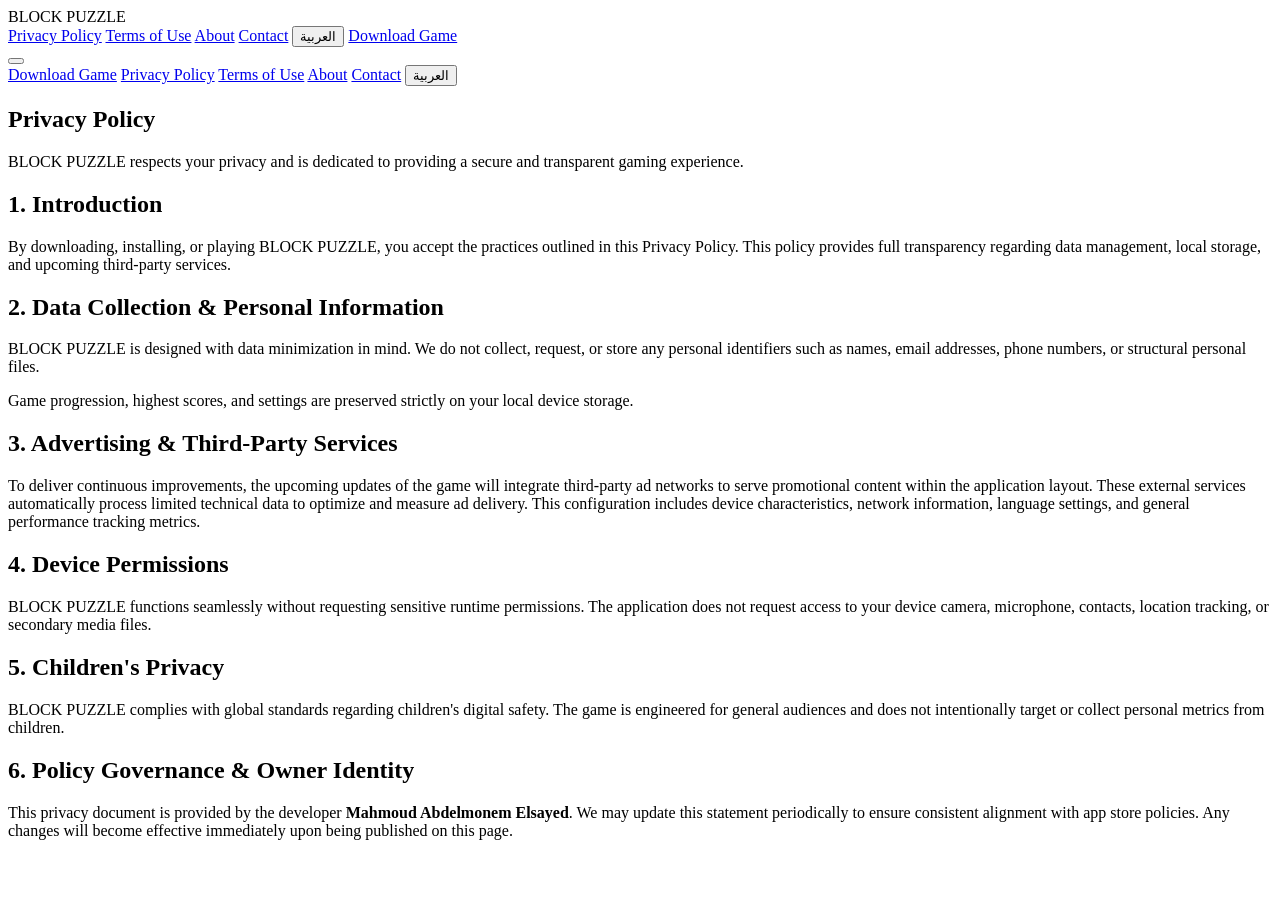
==== commit 8c1f3e3c: "Add files via upload" ====
--- a/index.html
+++ b/index.html
@@ -4,18 +4,15 @@
 <head>
     <meta charset="UTF-8">
     <meta name="viewport" content="width=device-width, initial-scale=1.0">
-
     <title>Privacy Policy | BLOCK PUZZLE</title>
-
-    <meta name="description" content="Official Privacy Policy for BLOCK PUZZLE.">
-
-    <meta name="keywords" content="BLOCK PUZZLE, Privacy Policy, AppLovin MAX">
-
-    <meta name="author" content="Mohamed Abdelmonem Elsayed">
-
+    <meta name="description" content="Official Privacy Policy for BLOCK PUZZLE. Learn how we protect your privacy and handle data.">
+    <meta name="keywords" content="BLOCK PUZZLE, Privacy Policy, game privacy">
+    <meta name="author" content="Mahmoud Abdelmonem Elsayed">
     <link rel="icon" type="image/png" href="assets/images/favicon.png">
-
-    <link rel="stylesheet" href="assets/css/style.css">
+    <link rel="stylesheet" href="assets/css/variables.css">
+    <link rel="stylesheet" href="assets/css/base.css">
+    <link rel="stylesheet" href="assets/css/layout.css">
+    <link rel="stylesheet" href="assets/css/components.css">
     <link rel="stylesheet" href="assets/css/responsive.css">
     <link rel="stylesheet" href="assets/css/animations.css">
 </head>
@@ -26,278 +23,85 @@
 
     <section class="hero">
         <div class="hero-content">
-
             <div class="lang-en">
-                <h1>BLOCK PUZZLE<br>Privacy Policy</h1>
-                <p>
-                    BLOCK PUZZLE respects your privacy and aims to provide a safe gaming experience.
-                </p>
+                <h1>Privacy Policy</h1>
+                <p>BLOCK PUZZLE respects your privacy and is dedicated to providing a secure and transparent gaming experience.</p>
             </div>
-
             <div class="lang-ar" style="display: none;">
-                <h1>سياسة الخصوصية<br>BLOCK PUZZLE</h1>
-                <p>
-                    تحترم BLOCK PUZZLE خصوصيتك وتهدف إلى تقديم تجربة لعب آمنة.
-                </p>
+                <h1>سياسة الخصوصية</h1>
+                <p>تحترم BLOCK PUZZLE خصوصيتك وتلتزم بتوفير تجربة لعب آمنة وشفافة لجميع المستخدمين.</p>
             </div>
-
         </div>
     </section>
 
     <main class="container">
 
         <section class="section">
-
             <div class="lang-en">
                 <h2>1. Introduction</h2>
-
-                <p>
-                    By downloading, installing, or using BLOCK PUZZLE, you agree to this Privacy Policy
-                    and the way the game handles information and related services.
-                </p>
-
-                <p>
-                    This policy explains basic information about local storage, internet usage,
-                    advertisements, and future third-party services.
-                </p>
+                <p>By downloading, installing, or playing BLOCK PUZZLE, you accept the practices outlined in this Privacy Policy. This policy provides full transparency regarding data management, local storage, and upcoming third-party services.</p>
             </div>
-
             <div class="lang-ar" style="display: none;">
                 <h2>1. المقدمة</h2>
-
-                <p>
-                    من خلال تنزيل أو تثبيت أو استخدام BLOCK PUZZLE فإنك توافق على سياسة الخصوصية هذه
-                    وعلى طريقة تعامل اللعبة مع المعلومات والخدمات المرتبطة بها.
-                </p>
-
-                <p>
-                    توضح هذه السياسة معلومات أساسية حول التخزين المحلي واستخدام الإنترنت
-                    والإعلانات والخدمات الخارجية المستقبلية.
-                </p>
+                <p>من خلال تنزيل لعبة BLOCK PUZZLE أو تثبيتها أو استخدامها، فإنك توافق على الممارسات الموضحة في سياسة الخصوصية هذه. توفر هذه السياسة شفافية كاملة بشأن إدارة البيانات، التخزين المحلي، والخدمات الخارجية القادمة.</p>
             </div>
-
         </section>
 
         <section class="section">
-
             <div class="lang-en">
-                <h2>2. Information & Local Storage</h2>
-
-                <p>
-                    BLOCK PUZZLE does not collect personal information such as your name,
-                    email address, phone number, or precise location.
-                </p>
-
-                <p>
-                    Game progress, scores, and settings may be stored locally on your device.
-                </p>
+                <h2>2. Data Collection & Personal Information</h2>
+                <p>BLOCK PUZZLE is designed with data minimization in mind. We do not collect, request, or store any personal identifiers such as names, email addresses, phone numbers, or structural personal files.</p>
+                <p>Game progression, highest scores, and settings are preserved strictly on your local device storage.</p>
             </div>
-
             <div class="lang-ar" style="display: none;">
-                <h2>2. المعلومات والتخزين المحلي</h2>
-
-                <p>
-                    لا تجمع BLOCK PUZZLE معلومات شخصية مثل الاسم أو البريد الإلكتروني
-                    أو رقم الهاتف أو الموقع الدقيق.
-                </p>
-
-                <p>
-                    قد يتم حفظ تقدم اللعبة والنتائج والإعدادات محلياً على جهازك.
-                </p>
+                <h2>2. جمع البيانات والمعلومات الشخصية</h2>
+                <p>تم تصميم BLOCK PUZZLE مع مراعاة تقليل البيانات إلى الحد الأدنى. نحن لا نجمع أو نطلب أو نخزن أي معرفات شخصية مثل الأسماء أو عناوين البريد الإلكتروني أو أرقام الهواتف أو الملفات الشخصية.</p>
+                <p>يتم حفظ تقدم اللعبة وأعلى النتائج والإعدادات بدقة على وحدة التخزين المحلية لجهازك فقط.</p>
             </div>
-
         </section>
 
         <section class="section">
-
             <div class="lang-en">
-                <h2>3. Ads & Third-Party Services</h2>
-
-                <p>
-                    Future versions of BLOCK PUZZLE may include ads and third-party services
-                    such as <strong>AppLovin MAX</strong>.
-                </p>
-
-                <p>
-                    These services may automatically collect limited technical information to display ads,
-                    improve performance, and measure ad activity.
-                </p>
-
-                <p>
-                    This information may include:
-                </p>
-
-                <ul>
-                    <li>Device type and operating system</li>
-                    <li>IP address and network information</li>
-                    <li>Advertising identifiers such as GAID</li>
-                    <li>Country, language, and device settings</li>
-                    <li>Ad interaction and performance data</li>
-                </ul>
-
-                <p>
-                    To learn more about how AppLovin handles data and privacy,
-                    you can review the full AppLovin Privacy Policy:
-                </p>
-
-                <p>
-                    <a href="https://legal.applovin.com/privacy" target="_blank" rel="noopener noreferrer">
-                        https://legal.applovin.com/privacy
-                    </a>
-                </p>
+                <h2>3. Advertising & Third-Party Services</h2>
+                <p>To deliver continuous improvements, the upcoming updates of the game will integrate third-party ad networks to serve promotional content within the application layout. These external services automatically process limited technical data to optimize and measure ad delivery. This configuration includes device characteristics, network information, language settings, and general performance tracking metrics.</p>
             </div>
-
             <div class="lang-ar" style="display: none;">
                 <h2>3. الإعلانات وخدمات الجهات الخارجية</h2>
-
-                <p>
-                    قد تتضمن الإصدارات المستقبلية من BLOCK PUZZLE إعلانات وخدمات خارجية
-                    مثل <strong>AppLovin MAX</strong>.
-                </p>
-
-                <p>
-                    قد تقوم هذه الخدمات بجمع معلومات تقنية محدودة بشكل تلقائي
-                    لعرض الإعلانات وتحسين الأداء وقياس نشاط الإعلانات.
-                </p>
-
-                <p>
-                    قد تشمل هذه المعلومات:
-                </p>
-
-                <ul>
-                    <li>نوع الجهاز ونظام التشغيل</li>
-                    <li>عنوان IP ومعلومات الشبكة</li>
-                    <li>معرفات الإعلانات مثل GAID</li>
-                    <li>الدولة واللغة وإعدادات الجهاز</li>
-                    <li>بيانات التفاعل مع الإعلانات والأداء</li>
-                </ul>
-
-                <p>
-                    لمعرفة المزيد حول كيفية تعامل AppLovin مع البيانات والخصوصية،
-                    يمكنك مراجعة سياسة الخصوصية الكاملة الخاصة بهم:
-                </p>
-
-                <p>
-                    <a href="https://legal.applovin.com/privacy" target="_blank" rel="noopener noreferrer">
-                        https://legal.applovin.com/privacy
-                    </a>
-                </p>
+                <p>لتقديم تحسينات مستمرة، ستتضمن التحديثات القادمة للعبة شبكات إعلانية تابعة لجهات خارجية لعرض محتوى ترويجي داخل واجهة التطبيق. تعالج هذه الخدمات الخارجية تلقائياً بيانات تقنية محدودة لتحسين وقياس تقديم الإعلانات. يشمل هذا الإجراء خصائص الجهاز، معلومات الشبكة، إعدادات اللغة، ومقاييس تتبع الأداء العامة.</p>
             </div>
-
         </section>
 
         <section class="section">
-
             <div class="lang-en">
-                <h2>4. Internet & Permissions</h2>
-
-                <p>
-                    BLOCK PUZZLE does not require or request any device permissions.
-                </p>
-
-                <p>
-                    The game does not request access to the camera, microphone,
-                    contacts, messages, or personal files.
-                </p>
-
-                <p>
-                    Internet access may be used for advertisements, updates,
-                    and future online features.
-                </p>
+                <h2>4. Device Permissions</h2>
+                <p>BLOCK PUZZLE functions seamlessly without requesting sensitive runtime permissions. The application does not request access to your device camera, microphone, contacts, location tracking, or secondary media files.</p>
             </div>
-
             <div class="lang-ar" style="display: none;">
-                <h2>4. الإنترنت والأذونات</h2>
-
-                <p>
-                    لا تتطلب BLOCK PUZZLE أو تطلب أي أذونات من الجهاز.
-                </p>
-
-                <p>
-                    لا تطلب اللعبة الوصول إلى الكاميرا أو الميكروفون
-                    أو جهات الاتصال أو الرسائل أو الملفات الشخصية.
-                </p>
-
-                <p>
-                    قد يتم استخدام الإنترنت للإعلانات والتحديثات
-                    والميزات المستقبلية عبر الإنترنت.
-                </p>
+                <h2>4. أذونات الجهاز</h2>
+                <p>تعمل لعبة BLOCK PUZZLE بسلاسة دون طلب أذونات تشغيل حساسة. لا يطلب التطبيق الوصول إلى كاميرا جهازك، الميكروفون، جهات الاتصال، تتبع الموقع، أو ملفات الوسائط الثانوية.</p>
             </div>
-
         </section>
 
         <section class="section">
-
             <div class="lang-en">
                 <h2>5. Children's Privacy</h2>
-
-                <p>
-                    BLOCK PUZZLE is designed for all ages and does not knowingly collect
-                    personal information from children.
-                </p>
+                <p>BLOCK PUZZLE complies with global standards regarding children's digital safety. The game is engineered for general audiences and does not intentionally target or collect personal metrics from children.</p>
             </div>
-
             <div class="lang-ar" style="display: none;">
                 <h2>5. خصوصية الأطفال</h2>
-
-                <p>
-                    تم تصميم BLOCK PUZZLE لجميع الأعمار ولا تجمع اللعبة عن علم
-                    أي معلومات شخصية من الأطفال.
-                </p>
+                <p>تلتزم BLOCK PUZZLE بالمعايير العالمية المتعلقة بالسلامة الرقمية للأطفال. تم تطوير اللعبة للجمهور العام ولا تستهدف عمداً أو تجمع مقاييس شخصية من الأطفال.</p>
             </div>
-
         </section>
 
         <section class="section">
-
             <div class="lang-en">
-                <h2>6. Policy Updates</h2>
-
-                <p>
-                    This Privacy Policy may be updated when new features, advertisements,
-                    or services are added to BLOCK PUZZLE.
-                </p>
-
-                <p>
-                    Any updates or changes become effective immediately after being published on this page.
-                </p>
+                <h2>6. Policy Governance & Owner Identity</h2>
+                <p>This privacy document is provided by the developer <strong>Mahmoud Abdelmonem Elsayed</strong>. We may update this statement periodically to ensure consistent alignment with app store policies. Any changes will become effective immediately upon being published on this page.</p>
             </div>
-
             <div class="lang-ar" style="display: none;">
-                <h2>6. تحديثات السياسة</h2>
-
-                <p>
-                    قد يتم تحديث سياسة الخصوصية هذه عند إضافة ميزات أو إعلانات
-                    أو خدمات جديدة إلى BLOCK PUZZLE.
-                </p>
-
-                <p>
-                    تصبح أي تحديثات أو تغييرات سارية فور نشرها على هذه الصفحة.
-                </p>
+                <h2>6. إدارة السياسة وهوية المالك</h2>
+                <p>تم إعداد وثيقة الخصوصية هذه بواسطة المطور <strong>محمود عبد المنعم السيد</strong>. قد نقوم بتحديث هذا البيان من وقت لآخر لضمان التوافق المستمر مع سياسات متجر التطبيقات، وتصبح التعديلات سارية فور نشرها على هذه الصفحة.</p>
             </div>
-
-        </section>
-
-        <section class="section">
-
-            <div class="lang-en">
-                <h2>7. Contact</h2>
-
-                <p>
-                    If you have questions or feedback about this Privacy Policy,
-                    you can contact us through the Contact or Support section available on the website.
-                </p>
-            </div>
-
-            <div class="lang-ar" style="display: none;">
-                <h2>7. التواصل</h2>
-
-                <p>
-                    إذا كان لديك أي استفسار أو ملاحظات حول سياسة الخصوصية،
-                    يمكنك التواصل معنا من خلال قسم الدعم أو اتصل بنا الموجود على الموقع.
-                </p>
-            </div>
-
         </section>
 
     </main>
@@ -307,7 +111,6 @@
     <script src="assets/js/header.js"></script>
     <script src="assets/js/footer.js"></script>
     <script src="assets/js/main.js"></script>
-
 </body>
 
-</html>+</html>
